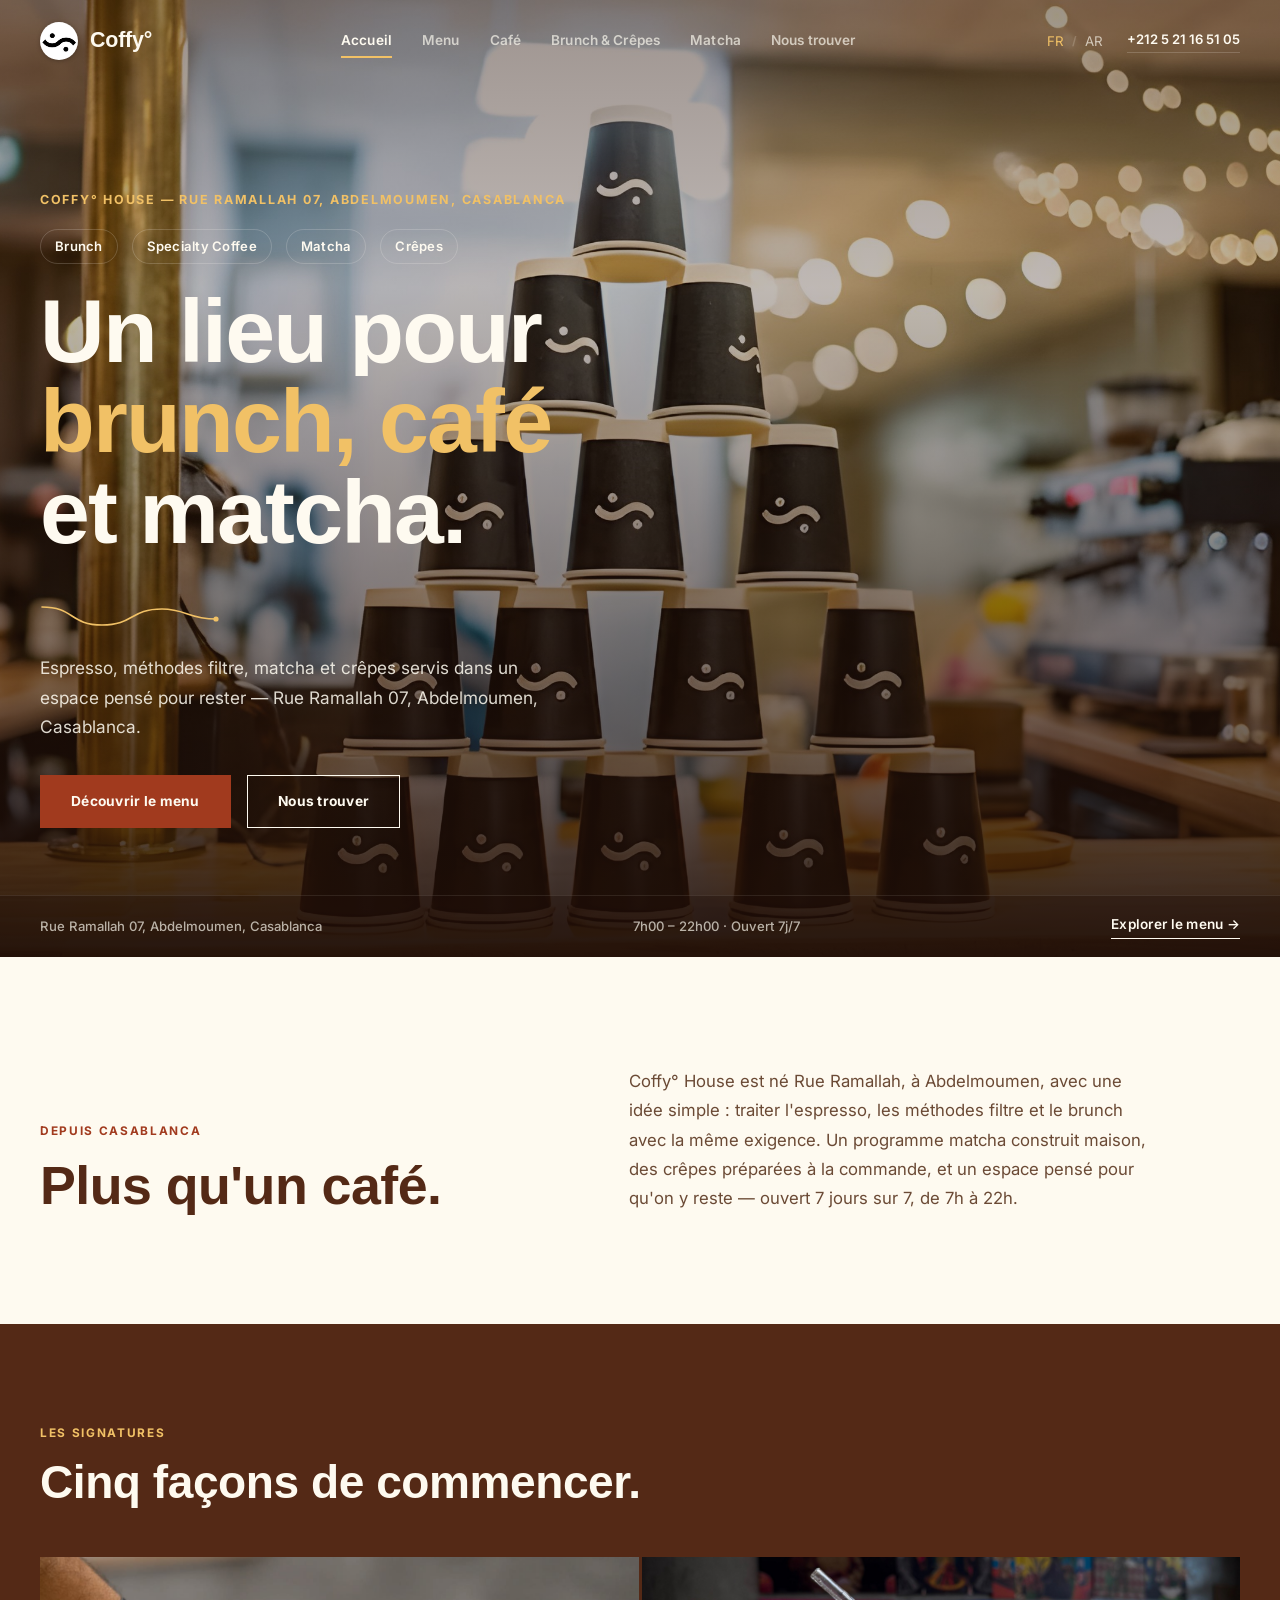
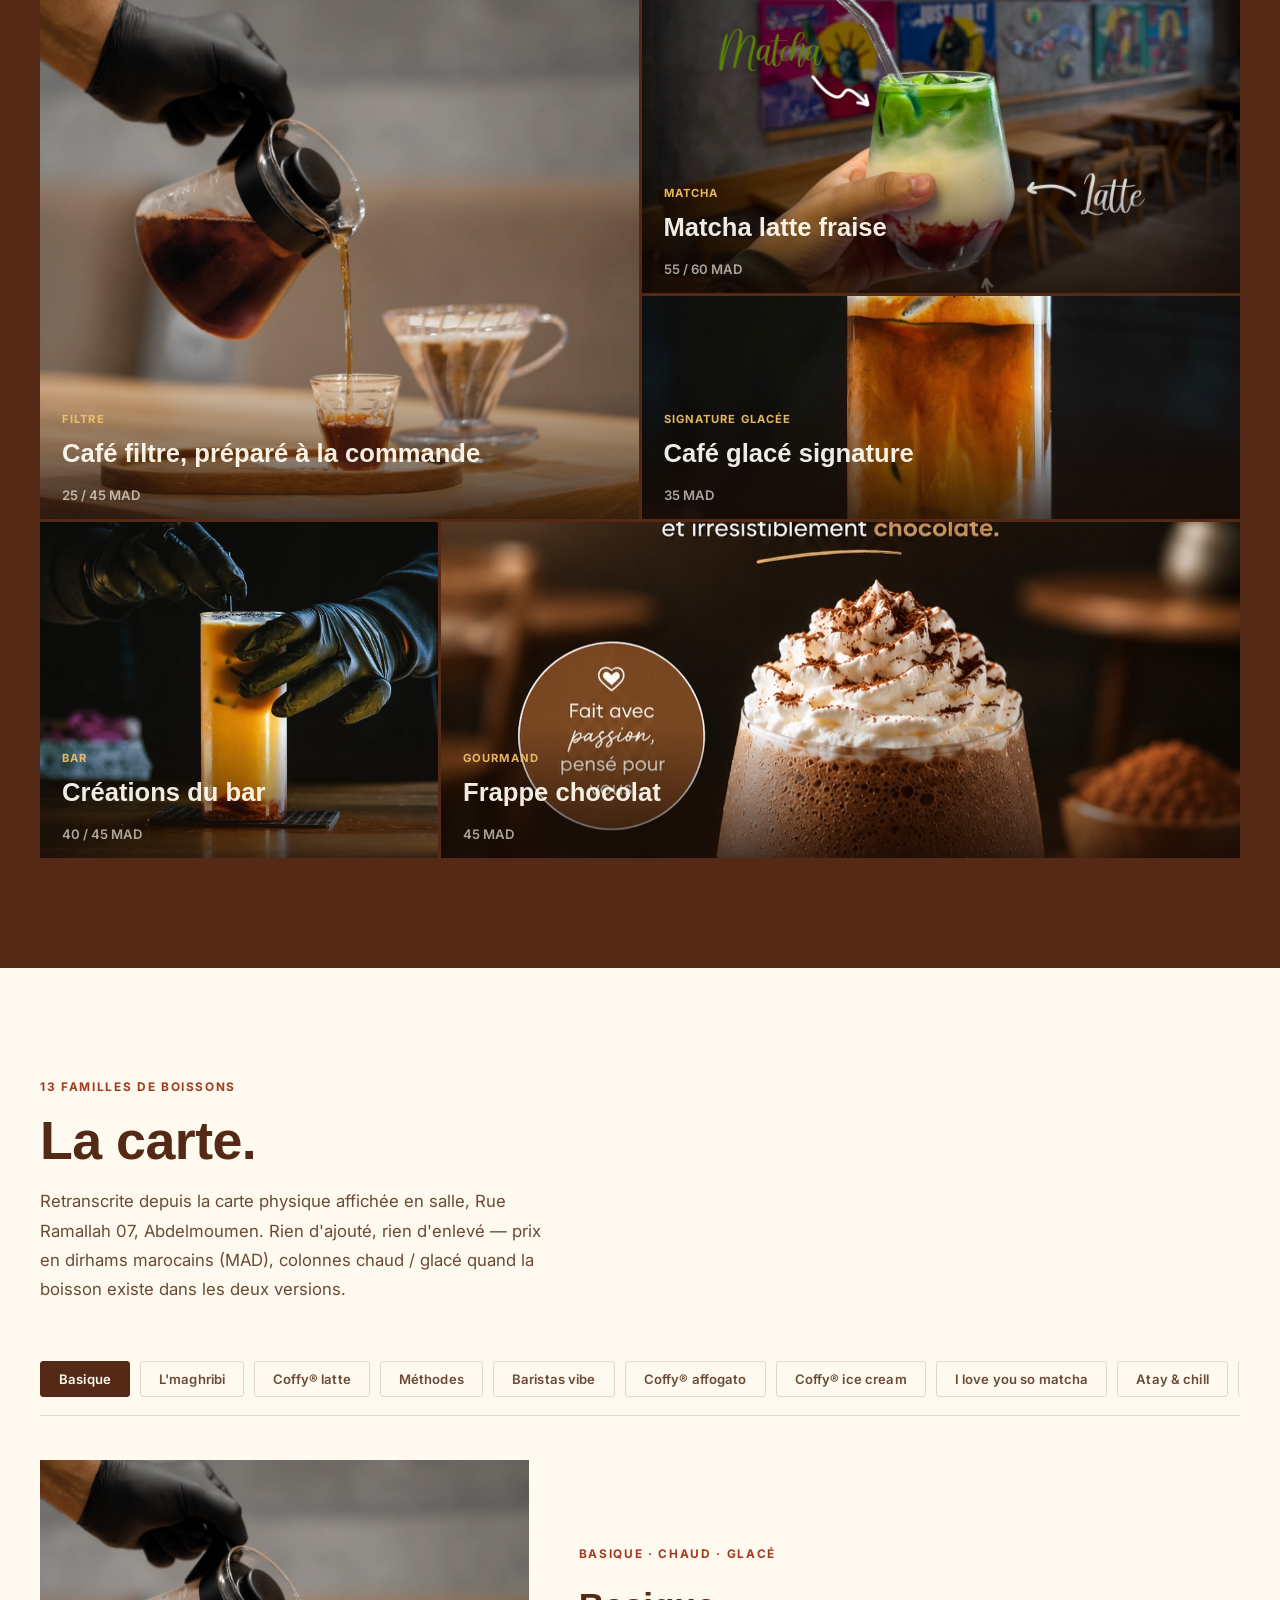
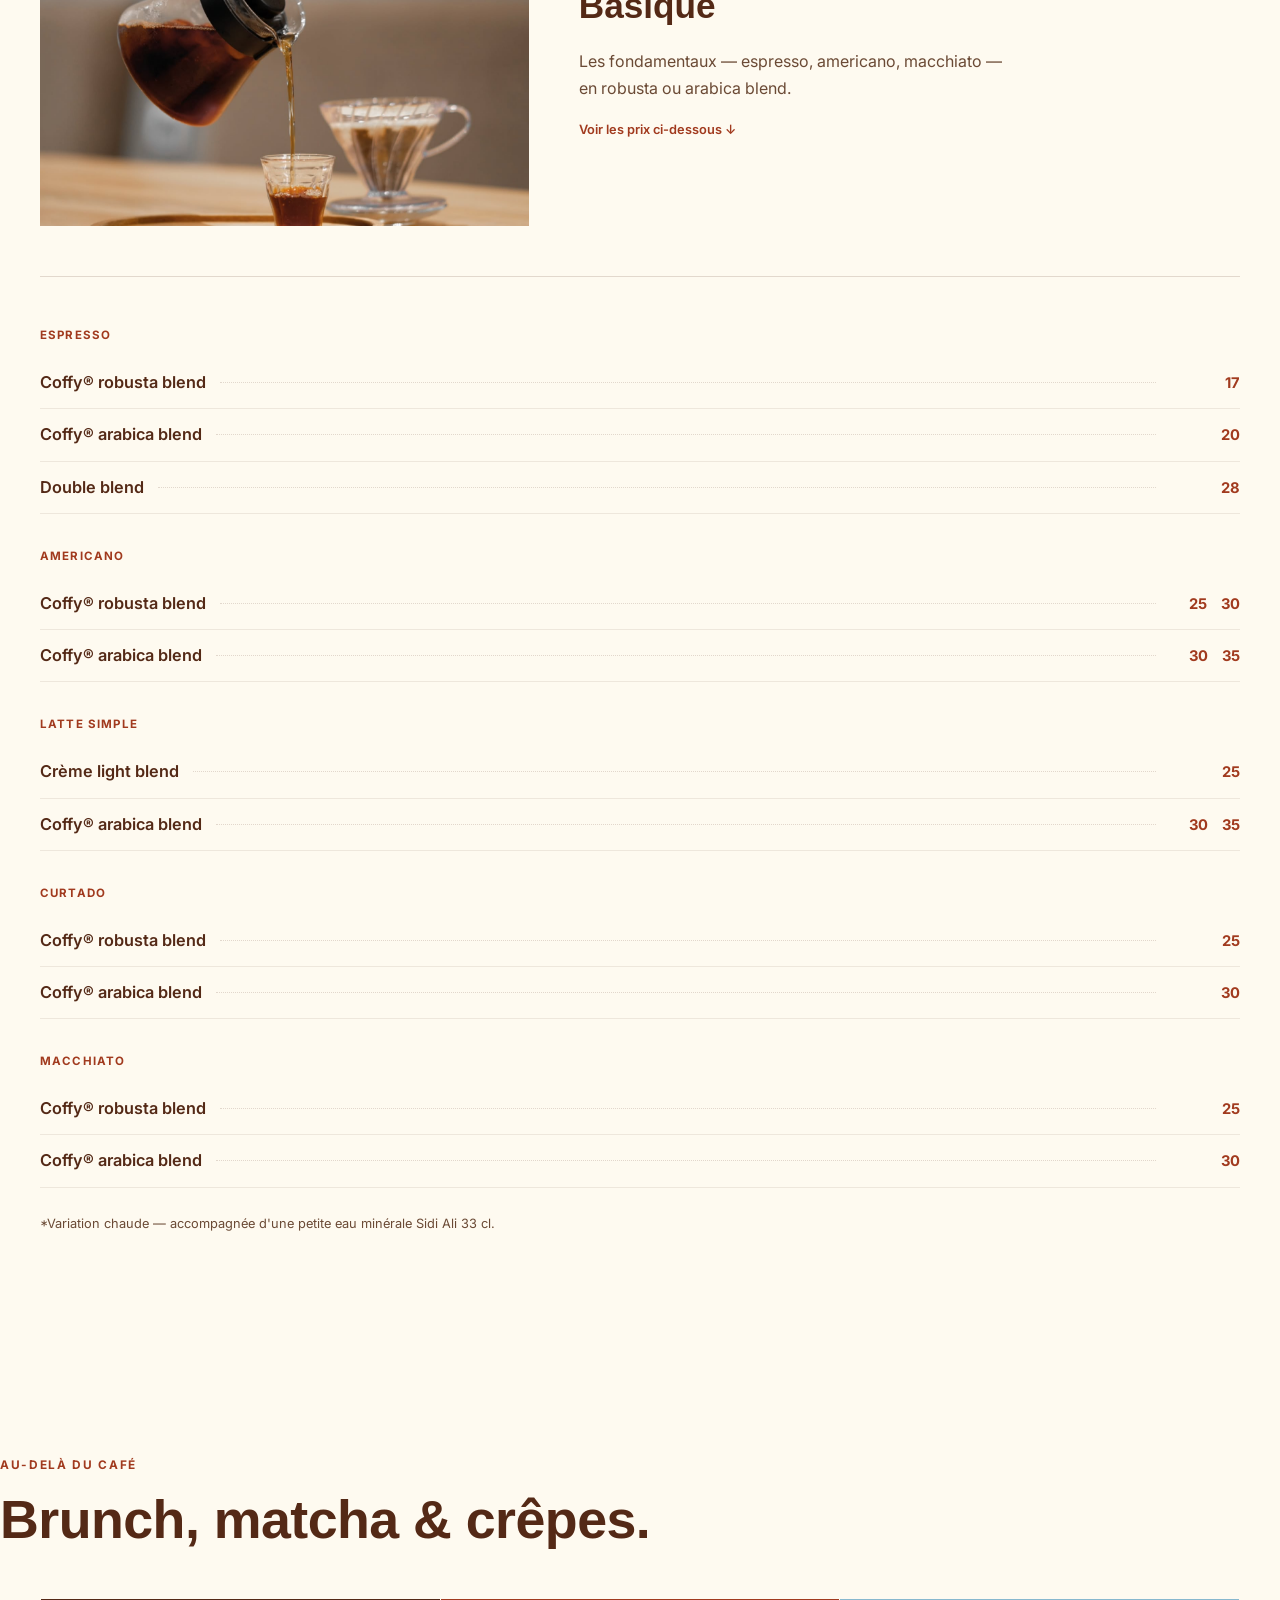
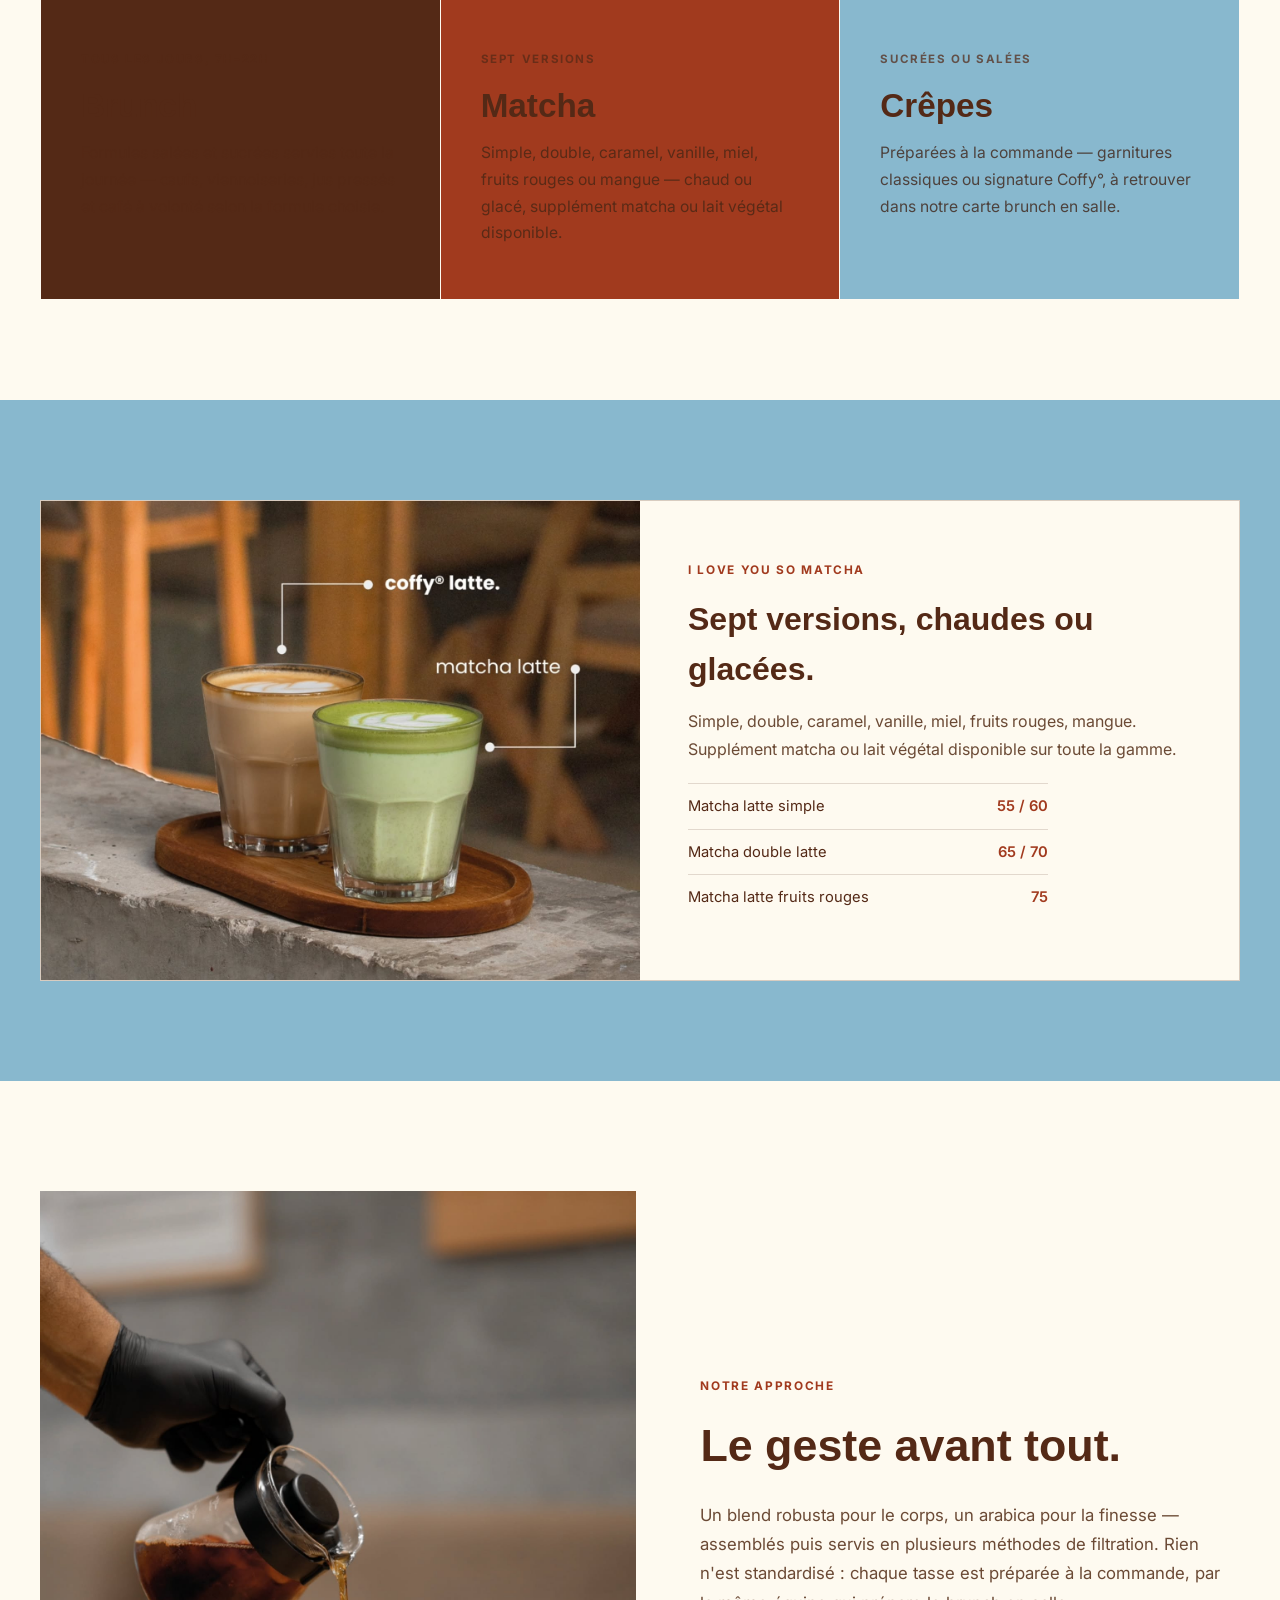
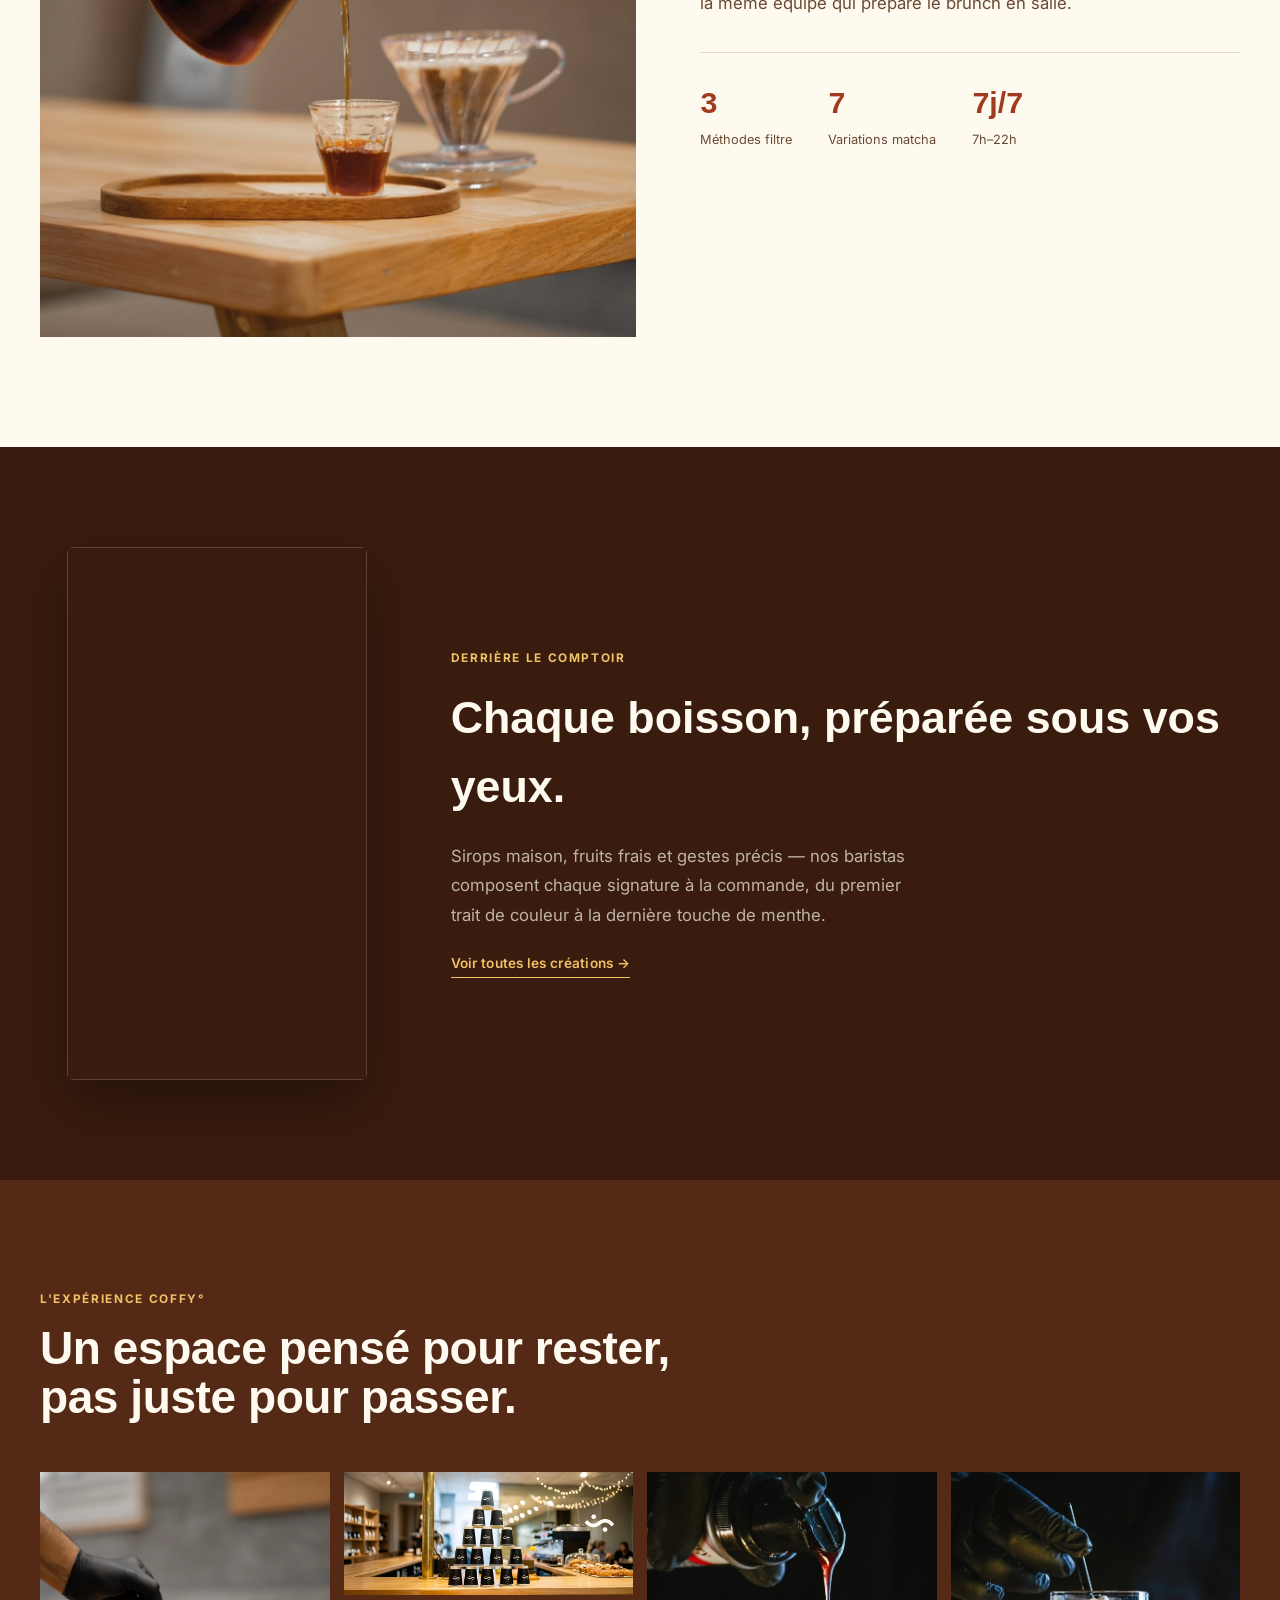
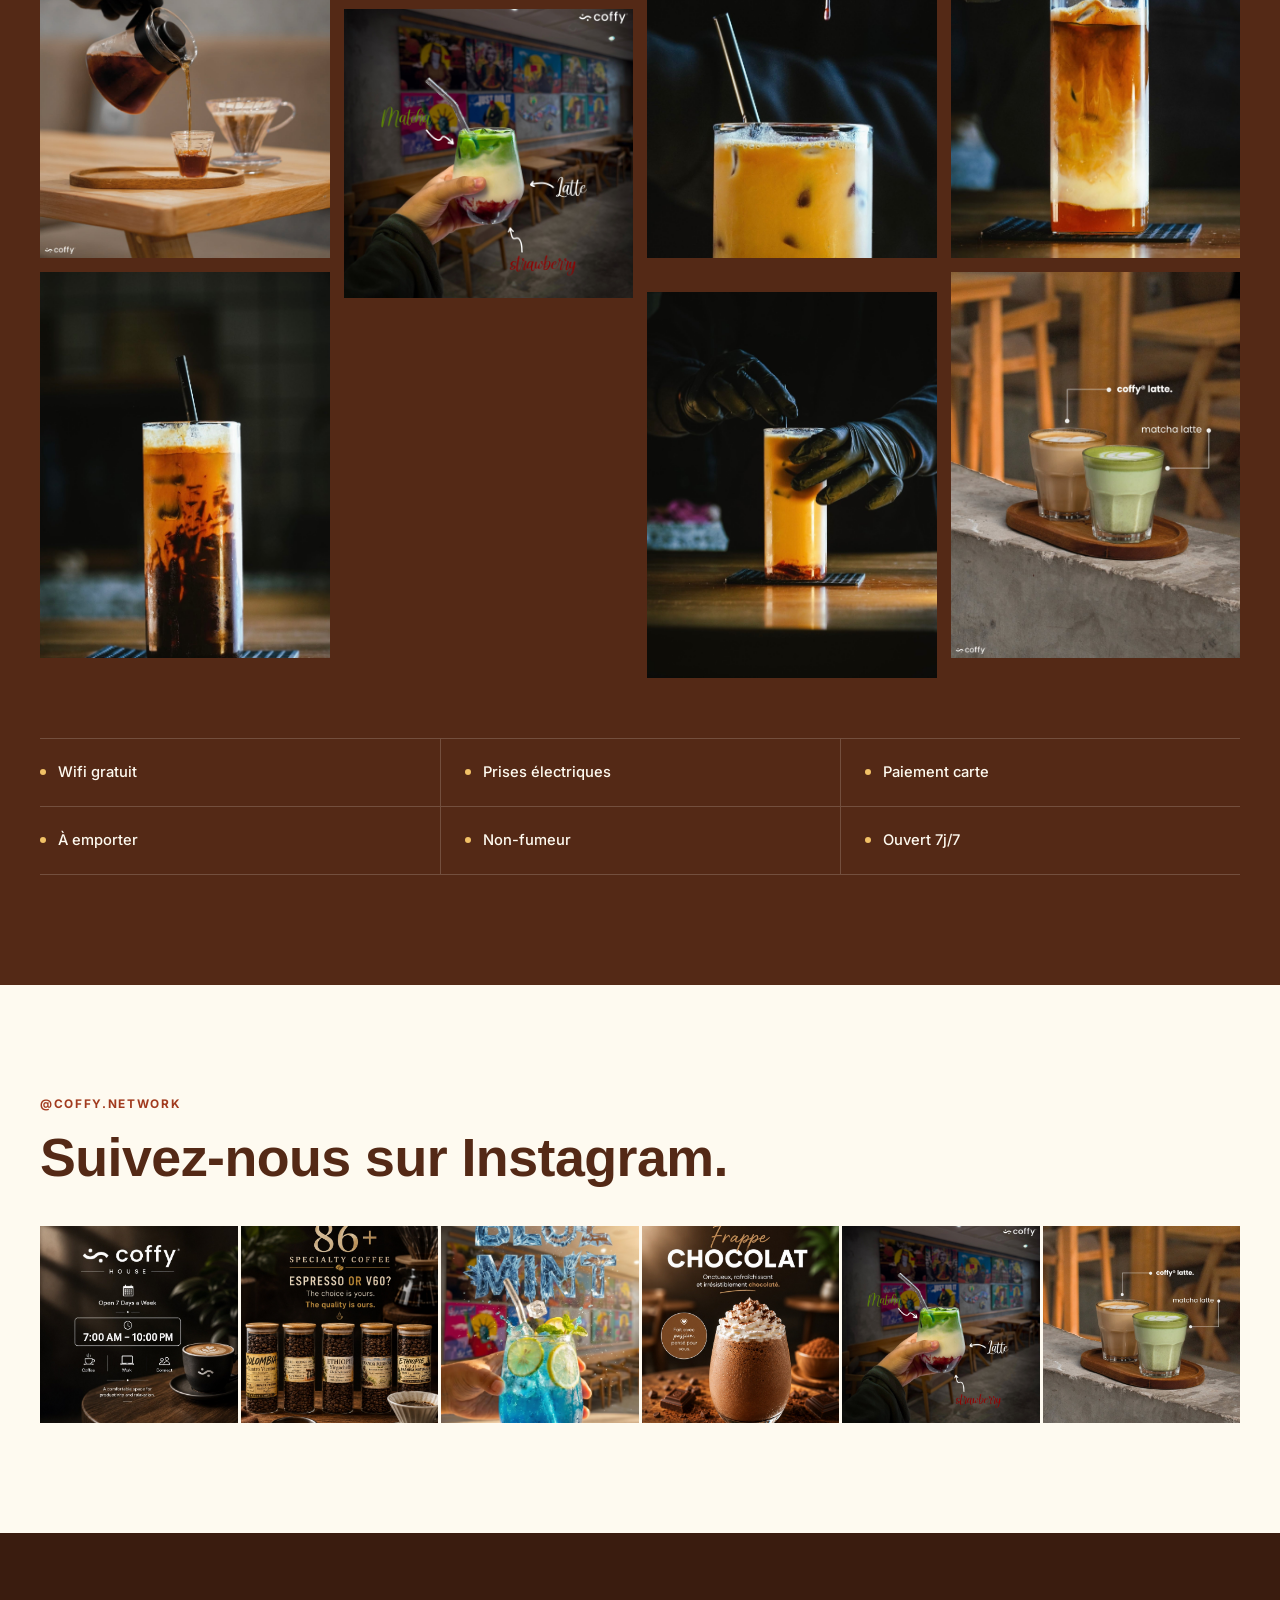
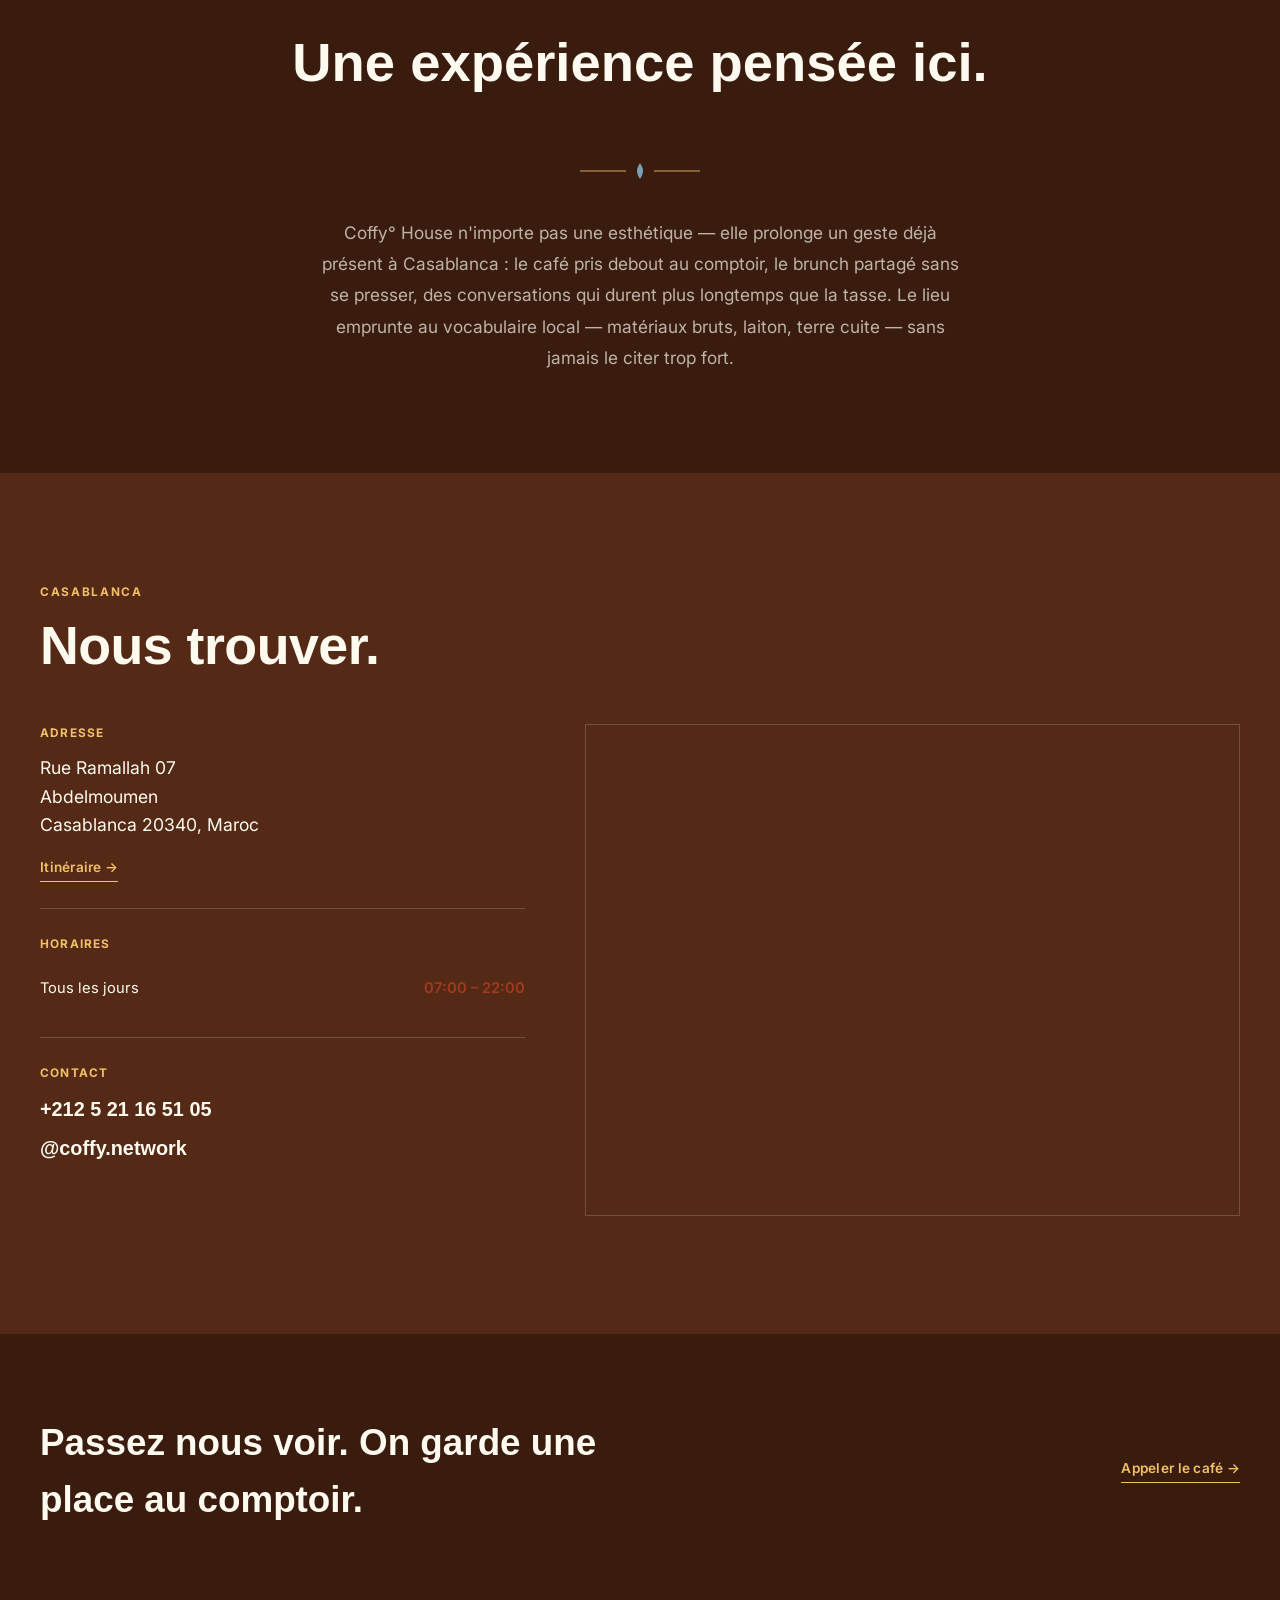
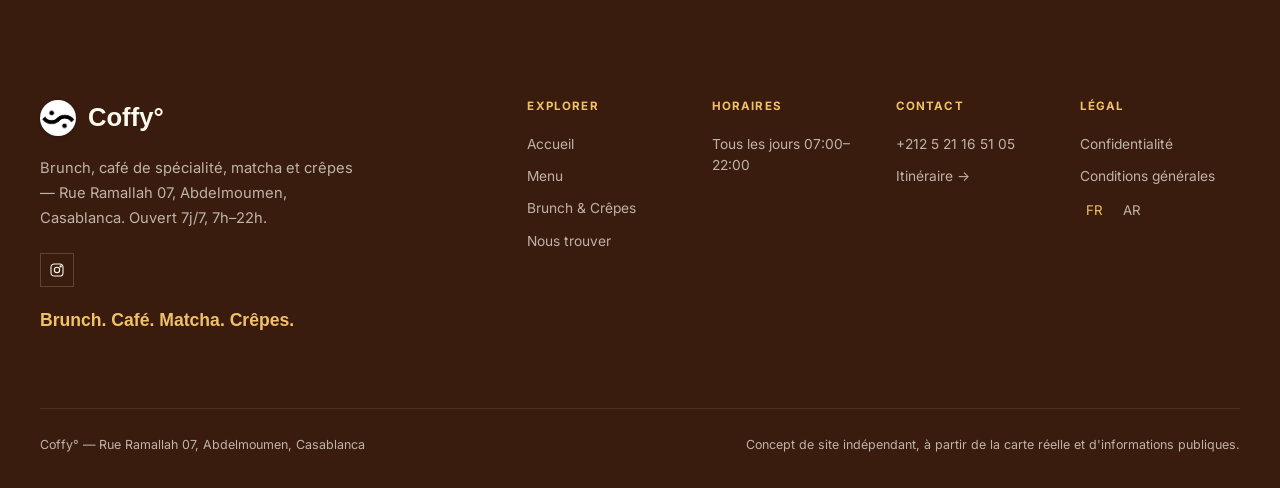
==== index.html @ a7403313 "Initial commit" ====
<!DOCTYPE html>
<html lang="fr">
<head>
<meta charset="UTF-8">
<meta name="viewport" content="width=device-width, initial-scale=1.0">
<title>Coffy° House — Brunch, Café de spécialité, Matcha & Crêpes, Casablanca</title>
<meta name="description" content="Coffy° House — Brunch, café de spécialité, matcha et crêpes, Rue Ramallah 07, Abdelmoumen, Casablanca. Ouvert 7j/7 de 7h à 22h.">
<meta property="og:title" content="Coffy° House — Casablanca">
<meta property="og:description" content="Brunch, café de spécialité, matcha et crêpes — Rue Ramallah 07, Abdelmoumen, Casablanca.">
<meta property="og:type" content="website">
<meta name="theme-color" content="#542916">
<link rel="icon" href="public/logo/Coffy.jpg" type="image/jpeg">
<link rel="preconnect" href="https://fonts.googleapis.com">
<link rel="preconnect" href="https://fonts.gstatic.com" crossorigin>
<link href="https://fonts.googleapis.com/css2?family=Inter:ital,wght@0,400..800;1,400..800&family=Noto+Sans+Arabic:wght@400;500;600;700&display=swap" rel="stylesheet">
<link rel="stylesheet" href="styles.css">
<script type="application/ld+json">
{"@context":"https://schema.org","@type":"CafeOrCoffeeShop","name":"Coffy° House","telephone":"+212521165105","address":{"@type":"PostalAddress","streetAddress":"Rue Ramallah 07, Abdelmoumen","addressLocality":"Casablanca","postalCode":"20340","addressCountry":"MA"},"geo":{"@type":"GeoCoordinates","latitude":33.57774,"longitude":-7.6260107},"url":"https://coffy.network","servesCuisine":["Brunch","Coffee","Matcha","Crêpes"],"openingHoursSpecification":[{"@type":"OpeningHoursSpecification","dayOfWeek":["Monday","Tuesday","Wednesday","Thursday","Friday","Saturday","Sunday"],"opens":"07:00","closes":"22:00"}]}
</script>
</head>
<body>

<!-- ============ NAV ============ -->
<div class="nav" id="mainnav">
  <div class="nav-inner">
    <a class="brand-mark" href="#accueil">
      <img class="brand-logo" src="public/logo/Coffy.jpg" alt="Coffy°" width="38" height="38">
      <span class="word">Coffy°</span>
    </a>
    <div class="nav-links">
      <a href="#accueil" data-i18n="nav_accueil">Accueil</a>
      <a href="#menu" data-i18n="nav_menu">Menu</a>
      <a href="#experience" data-i18n="nav_cafe">Café</a>
      <a href="#brunch" data-i18n="nav_brunch">Brunch &amp; Crêpes</a>
      <a href="#matcha" data-i18n="nav_matcha">Matcha</a>
      <a href="#visiter" data-i18n="nav_trouver">Nous trouver</a>
    </div>
    <div class="nav-right">
      <div class="langswitch" role="group" aria-label="Choix de la langue">
        <button type="button" data-lang="fr">FR</button><span class="sep">/</span>
        <button type="button" data-lang="ar">AR</button>
      </div>
      <a class="nav-tel" href="tel:+212521165105">+212 5 21 16 51 05</a>
      <button class="navtoggle" id="navtoggle" aria-label="Ouvrir le menu" aria-expanded="false" aria-controls="mobilenav">
        <svg width="18" height="18" viewBox="0 0 24 24" fill="none" stroke="currentColor" stroke-width="1.8"><path d="M3 6h18M3 12h18M3 18h18"/></svg>
      </button>
    </div>
  </div>
</div>

<div class="mobilenav" id="mobilenav">
  <a href="#accueil" data-section data-i18n="nav_accueil">Accueil</a>
  <a href="#menu" data-section data-i18n="nav_menu">Menu</a>
  <a href="#experience" data-section data-i18n="nav_cafe">Café</a>
  <a href="#brunch" data-section data-i18n="nav_brunch">Brunch &amp; Crêpes</a>
  <a href="#matcha" data-section data-i18n="nav_matcha">Matcha</a>
  <a href="#visiter" data-section data-i18n="nav_trouver">Nous trouver</a>
  <div class="mobilenav-foot">
    <div class="langswitch" role="group" aria-label="Choix de la langue">
      <button type="button" data-lang="fr">FR</button><span class="sep">/</span>
      <button type="button" data-lang="ar">AR</button>
    </div>
    <a class="nav-tel" href="tel:+212521165105" style="color:var(--sub-dark);">+212 5 21 16 51 05</a>
  </div>
</div>

<!-- ============ HERO ============ -->
<header class="hero" id="mainhero">
  <div class="hero-photo">
    <img src="public/hero/hero.jpg" alt="Comptoir Coffy° House — pyramide de gobelets, machine espresso en laiton et viennoiseries en salle" fetchpriority="high">
  </div>
  <div id="accueil" class="hero-inner">
    <div class="hero-loc" data-i18n="hero_loc">Coffy° House — Rue Ramallah 07, Abdelmoumen, Casablanca</div>
    <div class="hero-tagline" aria-hidden="false">
      <span data-i18n="tag_brunch">Brunch</span>
      <span data-i18n="tag_coffee">Specialty Coffee</span>
      <span data-i18n="tag_matcha">Matcha</span>
      <span data-i18n="tag_crepes">Crêpes</span>
    </div>
    <h1 class="hero-headline">
      <span class="ln"><span data-i18n="hero_h1a">Un lieu pour</span></span>
      <span class="ln"><span class="ln2" data-i18n="hero_h1b">brunch, café</span></span>
      <span class="ln"><span data-i18n="hero_h1c">et matcha.</span></span>
    </h1>
    <svg class="pour-line" viewBox="0 0 180 26" fill="none" xmlns="http://www.w3.org/2000/svg" aria-hidden="true">
      <path d="M2 4C34 4 30 22 62 22C94 22 90 6 122 6C146 6 148 16 176 16" style="stroke:var(--miel-dore)" stroke-width="1.6" stroke-linecap="round"/>
      <circle cx="176" cy="16" r="2.6" style="fill:var(--miel-dore)"/>
    </svg>
    <p class="hero-sub" data-i18n="hero_sub">Espresso, méthodes filtre, matcha et crêpes servis dans un espace pensé pour rester — Rue Ramallah 07, Abdelmoumen, Casablanca.</p>
    <div class="hero-ctas">
      <a class="btn btn-fill" href="#menu" data-i18n="hero_cta1">Découvrir le menu</a>
      <a class="btn btn-ghost" href="#visiter" data-i18n="hero_cta2">Nous trouver</a>
    </div>
  </div>
  <div class="hero-strip">
    <div class="hero-strip-inner">
      <span data-i18n="hero_strip_addr"><strong>Rue Ramallah 07</strong>, Abdelmoumen, Casablanca</span>
      <span data-i18n="hero_strip_hours"><strong>7h00 – 22h00</strong> · Ouvert 7j/7</span>
      <a class="link-arrow" href="#menu" style="color:var(--white);" data-i18n="hero_strip_link">Explorer le menu →</a>
    </div>
  </div>
</header>

<!-- ============ INTRO ============ -->
<section class="section-paper" id="intro">
  <div class="wrap">
    <div class="intro-grid">
      <div class="reveal">
        <span class="eyebrow" data-i18n="intro_eyebrow">Depuis Casablanca</span>
        <h2 class="sec-title" data-i18n="intro_title">Plus qu'un café.</h2>
      </div>
      <p class="sec-body reveal" data-i18n="intro_body">Coffy° House est né Rue Ramallah, à Abdelmoumen, avec une idée simple&nbsp;: traiter l'espresso, les méthodes filtre et le brunch avec la même exigence. Un programme matcha construit maison, des crêpes préparées à la commande, et un espace pensé pour qu'on y reste — ouvert 7 jours sur 7, de 7h à 22h.</p>
    </div>
  </div>
</section>

<!-- ============ SIGNATURES ============ -->
<section class="section-dark" id="signatures" style="padding-top:0;">
  <div class="wrap" style="padding-top:100px;">
    <span class="eyebrow on-dark" data-i18n="sig_eyebrow">Les signatures</span>
    <h2 class="sec-title" style="font-size:clamp(2rem,3.6vw,3.2rem);margin-bottom:50px;" data-i18n="sig_title">Cinq façons de commencer.</h2>
  </div>
  <div class="wrap reveal">
    <div class="sig-grid">
      <a class="sig-card big" href="#experience">
        <img src="public/coffy/esp.jpg" alt="Barista Coffy versant un café filtre en salle" loading="lazy">
        <div class="sig-body"><span class="sig-tag" data-i18n="sig1_tag">Filtre</span><h3 data-i18n="sig1_name">Café filtre, préparé à la commande</h3><span class="sig-price">25 / 45 MAD</span></div>
      </a>
      <a class="sig-card med" href="#matcha">
        <img src="public/coffy/matchalatte.jpg" alt="Matcha latte fraise, servi en salle chez Coffy°" loading="lazy">
        <div class="sig-body"><span class="sig-tag" data-i18n="sig2_tag">Matcha</span><h3 data-i18n="sig2_name">Matcha latte fraise</h3><span class="sig-price">55 / 60 MAD</span></div>
      </a>
      <a class="sig-card med atay" href="#menu">
        <img src="public/coffy/1c.jpg" alt="Cocktail de café glacé préparé au comptoir" loading="lazy">
        <div class="sig-body"><span class="sig-tag" data-i18n="sig3_tag">Signature glacée</span><h3 data-i18n="sig3_name">Café glacé signature</h3><span class="sig-price">35 MAD</span></div>
      </a>
      <a class="sig-card small v60" href="#menu">
        <img src="public/coffy/3c.jpg" alt="Préparation d'une boisson glacée orange au comptoir" loading="lazy">
        <div class="sig-body"><span class="sig-tag" data-i18n="sig4_tag">Bar</span><h3 data-i18n="sig4_name">Créations du bar</h3><span class="sig-price">40 / 45 MAD</span></div>
      </a>
      <a class="sig-card small sweet" href="#brunch">
        <img src="public/coffy/coffychocolat.jpg" alt="Frappe chocolat Coffy°, garni de chantilly et copeaux de chocolat" loading="lazy">
        <div class="sig-body"><span class="sig-tag" data-i18n="sig5_tag">Gourmand</span><h3 data-i18n="sig5_name">Frappe chocolat</h3><span class="sig-price">45 MAD</span></div>
      </a>
    </div>
  </div>
</section>

<!-- ============ MENU ============ -->
<section class="section-paper" id="menu">
  <div class="wrap">
    <div style="max-width:640px;margin-bottom:56px;" class="reveal">
      <span class="eyebrow" data-i18n="menu_eyebrow">13 familles de boissons</span>
      <h2 class="sec-title" data-i18n="menu_title">La carte.</h2>
      <p class="sec-body" style="margin-top:18px;" data-i18n="menu_body">Retranscrite depuis la carte physique affichée en salle, Rue Ramallah 07, Abdelmoumen. Rien d'ajouté, rien d'enlevé — prix en dirhams marocains (MAD), colonnes chaud / glacé quand la boisson existe dans les deux versions.</p>
    </div>
    <div class="cat-pills" id="catnav" role="tablist" aria-label="Catégories du menu"></div>
    <div id="menu-cats"></div>
  </div>
</section>

<!-- ============ BRUNCH / MATCHA / CRÊPES ============ -->
<section class="brunch-band" id="brunch">
  <div class="wrap" style="padding:100px 0 0;">
    <span class="eyebrow" data-i18n="brunch_eyebrow">Au-delà du café</span>
    <h2 class="sec-title" style="margin-bottom:50px;" data-i18n="brunch_title">Brunch, matcha &amp; crêpes.</h2>
  </div>
  <div class="wrap" style="padding-bottom:100px;">
    <div class="brunch-grid reveal">
      <div class="brunch-panel">
        <span class="num" data-i18n="brunch1_num">Tous les jours, 7h–22h</span>
        <h3 data-i18n="brunch1_h">Brunch</h3>
        <p data-i18n="brunch1_p">Formules salées et sucrées servies toute la journée — œufs, viennoiseries, jus pressés et café à volonté selon la formule choisie.</p>
      </div>
      <div class="brunch-panel accent">
        <span class="num" data-i18n="brunch2_num">Sept versions</span>
        <h3 data-i18n="brunch2_h">Matcha</h3>
        <p data-i18n="brunch2_p">Simple, double, caramel, vanille, miel, fruits rouges ou mangue — chaud ou glacé, supplément matcha ou lait végétal disponible.</p>
      </div>
      <div class="brunch-panel blue">
        <span class="num" data-i18n="brunch3_num">Sucrées ou salées</span>
        <h3 data-i18n="brunch3_h">Crêpes</h3>
        <p data-i18n="brunch3_p">Préparées à la commande — garnitures classiques ou signature Coffy°, à retrouver dans notre carte brunch en salle.</p>
      </div>
    </div>
  </div>
</section>

<!-- ============ MATCHA HIGHLIGHT ============ -->
<section class="section-porcelaine" id="matcha">
  <div class="wrap reveal">
    <div class="feature-large light" style="border-color:rgba(84,41,22,.22);background:var(--nuage-de-lait);">
      <div class="thumb"><img src="public/coffy/coffylatte.jpg" alt="Coffy latte et matcha latte servis côte à côte sur un plateau en bois" loading="lazy"></div>
      <div class="body" style="color:var(--espresso);">
        <span class="eyebrow" style="color:var(--terre-cuite);" data-i18n="matcha1_tag">I love you so matcha</span>
        <h3 data-i18n="matcha1_h">Sept versions, chaudes ou glacées.</h3>
        <p style="color:var(--sub-paper);" data-i18n="matcha1_p">Simple, double, caramel, vanille, miel, fruits rouges, mangue. Supplément matcha ou lait végétal disponible sur toute la gamme.</p>
        <table class="hours-table" style="max-width:360px;">
          <tr><td>Matcha latte simple</td><td>55 / 60</td></tr>
          <tr><td>Matcha double latte</td><td>65 / 70</td></tr>
          <tr><td>Matcha latte fruits rouges</td><td>75</td></tr>
        </table>
      </div>
    </div>
  </div>
</section>

<!-- ============ COFFEE EXPERIENCE ============ -->
<section class="section-paper" id="experience">
  <div class="wrap">
    <div class="story reveal">
      <div class="story-img"><img src="public/coffy/esp.jpg" alt="Préparation d'un café filtre au comptoir Coffy°" loading="lazy"></div>
      <div class="story-text">
        <span class="eyebrow" data-i18n="exp_eyebrow">Notre approche</span>
        <h2 class="display" data-i18n="exp_title">Le geste avant tout.</h2>
        <p class="sec-body" data-i18n="exp_body">Un blend robusta pour le corps, un arabica pour la finesse — assemblés puis servis en plusieurs méthodes de filtration. Rien n'est standardisé&nbsp;: chaque tasse est préparée à la commande, par la même équipe qui prépare le brunch en salle.</p>
        <div class="story-stats">
          <div class="story-stat"><b data-i18n="stat1_n">3</b><span data-i18n="stat1_l">Méthodes filtre</span></div>
          <div class="story-stat"><b data-i18n="stat2_n">7</b><span data-i18n="stat2_l">Variations matcha</span></div>
          <div class="story-stat"><b data-i18n="stat3_n">7j/7</b><span data-i18n="stat3_l">7h–22h</span></div>
        </div>
      </div>
    </div>
  </div>
</section>

<!-- ============ VIDEO SECTION ============ -->
<section class="section-roasted" id="video">
  <div class="wrap">
    <div class="video-block reveal">
      <div class="video-frame">
        <video src="public/vedio/vedio.mp4" autoplay muted loop playsinline preload="metadata" aria-label="Préparation d'une boisson signature au comptoir Coffy°"></video>
      </div>
      <div class="video-text">
        <span class="eyebrow on-dark" data-i18n="vid_eyebrow">Derrière le comptoir</span>
        <h2 class="display" data-i18n="vid_title">Chaque boisson, préparée sous vos yeux.</h2>
        <p class="sec-body on-dark" data-i18n="vid_body">Sirops maison, fruits frais et gestes précis — nos baristas composent chaque signature à la commande, du premier trait de couleur à la dernière touche de menthe.</p>
        <a class="link-arrow on-dark" href="#menu" data-i18n="vid_cta">Voir toutes les créations →</a>
      </div>
    </div>
  </div>
</section>

<!-- ============ ATMOSPHERE GALLERY ============ -->
<section class="section-dark" id="atmosphere">
  <div class="wrap">
    <span class="eyebrow on-dark" data-i18n="atmo_eyebrow">L'expérience Coffy°</span>
    <h2 class="sec-title" style="font-size:clamp(2rem,3.6vw,3.2rem);margin-bottom:50px;max-width:640px;" data-i18n="atmo_title">Un espace pensé pour rester, pas juste pour passer.</h2>
  </div>
  <div class="wrap">
    <div class="gallery">
      <div class="gallery-item"><img src="public/coffy/esp.jpg" alt="Préparation d'un café filtre, référence visuelle" loading="lazy"></div>
      <div class="gallery-item"><img src="public/coffy/2c.jpg" alt="Café glacé au comptoir, référence visuelle" loading="lazy"></div>
      <div class="gallery-item"><img src="public/hero/hero.jpg" alt="Comptoir Coffy° House en salle, référence visuelle" loading="lazy"></div>
      <div class="gallery-item"><img src="public/coffy/matchalatte.jpg" alt="Matcha latte fraise, référence visuelle" loading="lazy"></div>
      <div class="gallery-item"><img src="public/coffy/4c.jpg" alt="Préparation d'une boisson glacée, référence visuelle" loading="lazy"></div>
      <div class="gallery-item"><img src="public/coffy/3c.jpg" alt="Boisson glacée orange au comptoir, référence visuelle" loading="lazy"></div>
      <div class="gallery-item"><img src="public/coffy/1c.jpg" alt="Café glacé signature, référence visuelle" loading="lazy"></div>
      <div class="gallery-item"><img src="public/coffy/coffylatte.jpg" alt="Coffy latte et matcha latte, référence visuelle" loading="lazy"></div>
    </div>
    <div class="amenities reveal-stagger">
      <div class="amenity"><span class="glyph"></span><span data-i18n="amenity1">Wifi gratuit</span></div>
      <div class="amenity"><span class="glyph"></span><span data-i18n="amenity2">Prises électriques</span></div>
      <div class="amenity"><span class="glyph"></span><span data-i18n="amenity3">Paiement carte</span></div>
      <div class="amenity"><span class="glyph"></span><span data-i18n="amenity4">À emporter</span></div>
      <div class="amenity"><span class="glyph"></span><span data-i18n="amenity5">Non-fumeur</span></div>
      <div class="amenity"><span class="glyph"></span><span data-i18n="amenity6">Ouvert 7j/7</span></div>
    </div>
  </div>
</section>

<!-- ============ SOCIAL STRIP ============ -->
<section class="section-paper" id="social">
  <div class="wrap">
    <span class="eyebrow" data-i18n="soc_eyebrow">@coffy.network</span>
    <h2 class="sec-title" style="margin-bottom:40px;" data-i18n="soc_title">Suivez-nous sur Instagram.</h2>
  </div>
  <div class="wrap reveal">
    <div class="social-grid">
      <a class="social-item" href="https://www.instagram.com/coffy.network/" target="_blank" rel="noopener" aria-label="Voir sur Instagram">
        <img src="public/coffy/coffy.jpg" alt="Coffy° House — informations pratiques partagées sur Instagram" loading="lazy">
        <svg class="ig-icon" width="18" height="18" viewBox="0 0 24 24" fill="none" stroke="currentColor" stroke-width="1.8" aria-hidden="true"><rect x="3" y="3" width="18" height="18" rx="5"/><circle cx="12" cy="12" r="4"/><circle cx="17.5" cy="6.5" r="1"/></svg>
      </a>
      <a class="social-item" href="https://www.instagram.com/coffy.network/" target="_blank" rel="noopener" aria-label="Voir sur Instagram">
        <img src="public/coffy/86.jpg" alt="Sélection de cafés de spécialité Coffy°, publiée sur Instagram" loading="lazy">
        <svg class="ig-icon" width="18" height="18" viewBox="0 0 24 24" fill="none" stroke="currentColor" stroke-width="1.8" aria-hidden="true"><rect x="3" y="3" width="18" height="18" rx="5"/><circle cx="12" cy="12" r="4"/><circle cx="17.5" cy="6.5" r="1"/></svg>
      </a>
      <a class="social-item" href="https://www.instagram.com/coffy.network/" target="_blank" rel="noopener" aria-label="Voir sur Instagram">
        <img src="public/coffy/bluemint.jpg" alt="Cocktail Blue Mint, publié sur Instagram" loading="lazy">
        <svg class="ig-icon" width="18" height="18" viewBox="0 0 24 24" fill="none" stroke="currentColor" stroke-width="1.8" aria-hidden="true"><rect x="3" y="3" width="18" height="18" rx="5"/><circle cx="12" cy="12" r="4"/><circle cx="17.5" cy="6.5" r="1"/></svg>
      </a>
      <a class="social-item" href="https://www.instagram.com/coffy.network/" target="_blank" rel="noopener" aria-label="Voir sur Instagram">
        <img src="public/coffy/coffychocolat.jpg" alt="Frappe chocolat Coffy°, publié sur Instagram" loading="lazy">
        <svg class="ig-icon" width="18" height="18" viewBox="0 0 24 24" fill="none" stroke="currentColor" stroke-width="1.8" aria-hidden="true"><rect x="3" y="3" width="18" height="18" rx="5"/><circle cx="12" cy="12" r="4"/><circle cx="17.5" cy="6.5" r="1"/></svg>
      </a>
      <a class="social-item" href="https://www.instagram.com/coffy.network/" target="_blank" rel="noopener" aria-label="Voir sur Instagram">
        <img src="public/coffy/matchalatte.jpg" alt="Matcha latte fraise, publié sur Instagram" loading="lazy">
        <svg class="ig-icon" width="18" height="18" viewBox="0 0 24 24" fill="none" stroke="currentColor" stroke-width="1.8" aria-hidden="true"><rect x="3" y="3" width="18" height="18" rx="5"/><circle cx="12" cy="12" r="4"/><circle cx="17.5" cy="6.5" r="1"/></svg>
      </a>
      <a class="social-item" href="https://www.instagram.com/coffy.network/" target="_blank" rel="noopener" aria-label="Voir sur Instagram">
        <img src="public/coffy/coffylatte.jpg" alt="Coffy latte et matcha latte, publié sur Instagram" loading="lazy">
        <svg class="ig-icon" width="18" height="18" viewBox="0 0 24 24" fill="none" stroke="currentColor" stroke-width="1.8" aria-hidden="true"><rect x="3" y="3" width="18" height="18" rx="5"/><circle cx="12" cy="12" r="4"/><circle cx="17.5" cy="6.5" r="1"/></svg>
      </a>
    </div>
  </div>
</section>

<!-- ============ MOROCCAN IDENTITY ============ -->
<section class="section-roasted" id="histoire">
  <div class="wrap">
    <div class="identity reveal">
      <h2 class="statement" data-i18n="story_statement">Une expérience pensée ici.</h2>
      <svg class="motif" viewBox="0 0 120 20" fill="none" xmlns="http://www.w3.org/2000/svg" aria-hidden="true">
        <line x1="0" y1="10" x2="46" y2="10" style="stroke:var(--miel-dore)" stroke-width="1"/>
        <path d="M60 2C64 8 64 12 60 18C56 12 56 8 60 2Z" style="fill:var(--bleu-porcelaine)"/>
        <line x1="74" y1="10" x2="120" y2="10" style="stroke:var(--miel-dore)" stroke-width="1"/>
      </svg>
      <p data-i18n="story_body">Coffy° House n'importe pas une esthétique — elle prolonge un geste déjà présent à Casablanca&nbsp;: le café pris debout au comptoir, le brunch partagé sans se presser, des conversations qui durent plus longtemps que la tasse. Le lieu emprunte au vocabulaire local — matériaux bruts, laiton, terre cuite — sans jamais le citer trop fort.</p>
    </div>
  </div>
</section>

<!-- ============ LOCATION ============ -->
<section class="section-dark" id="visiter">
  <div class="wrap">
    <span class="eyebrow on-dark" data-i18n="loc_eyebrow">Casablanca</span>
    <h2 class="sec-title" style="margin-bottom:50px;" data-i18n="loc_title">Nous trouver.</h2>
    <div class="location-grid">
      <div class="reveal">
        <div class="info-block">
          <h4 data-i18n="loc_addr_label">Adresse</h4>
          <p style="font-size:1.1rem;line-height:1.6;margin:0;" data-i18n="loc_addr">Rue Ramallah 07<br>Abdelmoumen<br>Casablanca 20340, Maroc</p>
          <a class="link-arrow on-dark" style="margin-top:18px;" href="https://www.google.com/maps/dir/?api=1&destination=33.57774,-7.6260107" target="_blank" rel="noopener" data-i18n="loc_itin">Itinéraire →</a>
        </div>
        <div class="info-block">
          <h4 data-i18n="loc_hours_label">Horaires</h4>
          <table class="hours-table">
            <tr><td data-i18n="loc_hours_days">Tous les jours</td><td>07:00 – 22:00</td></tr>
          </table>
        </div>
        <div class="info-block">
          <h4 data-i18n="loc_contact_label">Contact</h4>
          <a class="contact-line" href="tel:+212521165105">+212 5 21 16 51 05</a>
          <a class="contact-line" href="https://www.instagram.com/coffy.network/" target="_blank" rel="noopener">@coffy.network</a>
        </div>
      </div>
      <div class="reveal">
        <div class="map-frame">
          <iframe title="Localisation de Coffy° House, Rue Ramallah, Abdelmoumen, Casablanca" src="https://www.google.com/maps?q=Rue+Ramallah+07+Abdelmoumen+Casablanca&z=16&output=embed" loading="lazy" referrerpolicy="no-referrer-when-downgrade"></iframe>
        </div>
      </div>
    </div>
  </div>
</section>

<!-- ============ CTA BAND ============ -->
<section class="cta-band section-roasted">
  <div class="wrap">
    <h2 data-i18n="cta_text">Passez nous voir. On garde une place au comptoir.</h2>
    <a class="link-arrow on-dark" href="tel:+212521165105" data-i18n="cta_call">Appeler le café →</a>
  </div>
</section>

<!-- ============ FOOTER ============ -->
<footer>
  <div class="wrap">
    <div class="foot-top">
      <div>
        <div class="foot-brand">
          <img src="public/logo/Coffy.jpg" alt="Coffy°">
          <span class="foot-mark">Coffy°</span>
        </div>
        <p class="foot-desc" data-i18n="foot_desc">Brunch, café de spécialité, matcha et crêpes — Rue Ramallah 07, Abdelmoumen, Casablanca. Ouvert 7j/7, 7h–22h.</p>
        <div class="foot-social">
          <a href="https://www.instagram.com/coffy.network/" target="_blank" rel="noopener" aria-label="Instagram">
            <svg width="16" height="16" viewBox="0 0 24 24" fill="none" stroke="currentColor" stroke-width="1.6"><rect x="3" y="3" width="18" height="18" rx="5"/><circle cx="12" cy="12" r="4"/><circle cx="17.5" cy="6.5" r="1"/></svg>
          </a>
        </div>
        <p class="foot-statement" data-i18n="foot_statement">Brunch. Café. Matcha. Crêpes.</p>
      </div>
      <div class="foot-cols">
        <div class="foot-col">
          <h4 data-i18n="foot_explore">Explorer</h4>
          <a href="#accueil" data-i18n="nav_accueil">Accueil</a>
          <a href="#menu" data-i18n="nav_menu">Menu</a>
          <a href="#brunch" data-i18n="nav_brunch">Brunch &amp; Crêpes</a>
          <a href="#visiter" data-i18n="nav_trouver">Nous trouver</a>
        </div>
        <div class="foot-col">
          <h4 data-i18n="foot_hours">Horaires</h4>
          <span data-i18n="foot_hours_line">Tous les jours 07:00–22:00</span>
        </div>
        <div class="foot-col">
          <h4 data-i18n="foot_contact">Contact</h4>
          <a href="tel:+212521165105">+212 5 21 16 51 05</a>
          <a href="https://www.google.com/maps/dir/?api=1&destination=33.57774,-7.6260107" target="_blank" rel="noopener" data-i18n="loc_itin">Itinéraire →</a>
        </div>
        <div class="foot-col">
          <h4 data-i18n="foot_legal">Légal</h4>
          <a href="#" data-i18n="foot_privacy">Confidentialité</a>
          <a href="#" data-i18n="foot_terms">Conditions générales</a>
          <div class="foot-lang" role="group" aria-label="Choix de la langue" style="margin-top:14px;">
            <button type="button" data-lang="fr">FR</button>
            <button type="button" data-lang="ar">AR</button>
          </div>
        </div>
      </div>
    </div>
    <div class="foot-bottom">
      <span data-i18n="foot_bottom1">Coffy° — Rue Ramallah 07, Abdelmoumen, Casablanca</span>
      <span data-i18n="foot_bottom2">Concept de site indépendant, à partir de la carte réelle et d'informations publiques.</span>
    </div>
  </div>
</footer>

<script src="script.js"></script>
</body>
</html>
---- styles.css ----
/* ===========================================================
   COFFY° — Brunch | Specialty Coffee | Matcha | Crêpes
   Casablanca — Rue Ramallah 07, Abdelmoumen
   Brand palette: Espresso / Terre Cuite / Miel Doré / Eau Trouble / Bleu Porcelaine / Nuage de Lait
   Typography: Arial Bold (display) + Inter (UI / body)
   =========================================================== */

:root{
  /* ---- Brand palette (mandatory) ---- */
  --espresso:#542916;
  --eau-trouble:#b79858;
  --terre-cuite:#a13a1e;
  --bleu-porcelaine:#88b8ce;
  --nuage-de-lait:#fefaf0;
  --miel-dore:#f1c166;

  /* ---- Derived working tones ---- */
  --espresso-2:#3a1c0f;      /* deepest bg, footer */
  --espresso-3:#6b3a22;      /* lighter espresso, borders on dark */
  --terre-cuite-2:#b8451f;   /* hover state for CTA */
  --porcelaine-deep:#4a7d94; /* readable blue for text/labels on cream */
  --cream-2:#f7efd9;         /* secondary light section bg (cream + eau-trouble tint) */

  /* ---- Semantic / legacy-compatible aliases (used across all pages) ---- */
  --ink:var(--espresso);
  --ink-2:var(--espresso-2);
  --paper:var(--nuage-de-lait);
  --paper-2:var(--cream-2);
  --rust:var(--terre-cuite);
  --rust-2:var(--terre-cuite-2);
  --terracotta:var(--terre-cuite);
  --terracotta-light:var(--miel-dore);
  --brass:var(--eau-trouble);
  --brass-2:var(--miel-dore);
  --sage:var(--bleu-porcelaine);
  --sage-2:var(--porcelaine-deep);
  --white:var(--nuage-de-lait);
  --sub-paper:#6b4a35;
  --sub-dark:rgba(254,250,240,.68);
  --sub-on-dark:var(--sub-dark);
  --line:rgba(84,41,22,.16);
  --line-2:rgba(84,41,22,.09);
  --line-dark:rgba(254,250,240,.18);
  --line-dark-2:rgba(254,250,240,.09);
  --line-on-dark:var(--line-dark);

  /* ---- Typography ---- */
  --f-display:Arial, "Helvetica Neue", Helvetica, sans-serif;
  --f-ui:'Inter', -apple-system, BlinkMacSystemFont, "Segoe UI", Roboto, sans-serif;
  --f-mono:var(--f-ui);

  --ease: cubic-bezier(.22,.68,.1,1);
  --wrap: 1280px;
}

*{ box-sizing:border-box; }
html{ scroll-behavior:smooth; }
@media (prefers-reduced-motion: reduce){
  html{ scroll-behavior:auto; }
  *{ animation-duration:.001ms !important; animation-iteration-count:1 !important; transition-duration:.001ms !important; scroll-behavior:auto !important; }
}
body{
  margin:0;
  background:var(--paper);
  color:var(--ink);
  font-family:var(--f-ui);
  font-size:16px;
  line-height:1.55;
  -webkit-font-smoothing:antialiased;
  overflow-x:hidden;
}
img{ max-width:100%; display:block; }
a{ color:inherit; text-decoration:none; }
button{ font-family:inherit; cursor:pointer; background:none; border:none; color:inherit; }
.wrap{ max-width:var(--wrap); margin:0 auto; padding:0 40px; }
:focus-visible{ outline:2px solid var(--terre-cuite); outline-offset:3px; border-radius:2px; }

.eyebrow{
  display:block; font-family:var(--f-ui); font-size:.74rem; font-weight:700; letter-spacing:.14em;
  text-transform:uppercase; color:var(--terre-cuite); margin-bottom:16px;
}
.eyebrow.on-dark{ color:var(--miel-dore); }
.eyebrow.sage{ color:var(--porcelaine-deep); }

.sec-title{
  font-family:var(--f-display); font-weight:700;
  font-size:clamp(2rem,4.2vw,3.4rem); line-height:1.06; letter-spacing:-.01em; margin:0;
}
.sec-title i{ font-style:normal; color:var(--terre-cuite); }
.sec-body{ font-size:1.05rem; line-height:1.75; color:var(--sub-paper); max-width:520px; margin:0; }
.sec-body.on-dark{ color:var(--sub-dark); }

.btn{
  display:inline-flex; align-items:center; gap:10px; padding:15px 30px;
  font-family:var(--f-ui); font-size:.86rem; font-weight:700; letter-spacing:.02em;
  border:1px solid transparent; transition:transform .35s var(--ease), background .3s, color .3s, border-color .3s;
  will-change:transform;
}
.btn-fill{ background:var(--terre-cuite); color:var(--nuage-de-lait); }
.btn-fill:hover{ background:var(--terre-cuite-2); }
.btn-ghost{ border-color:currentColor; color:var(--white); }
.btn-ghost:hover{ background:var(--white); color:var(--ink); }
.btn-ghost.dark{ color:var(--ink); }
.btn-ghost.dark:hover{ background:var(--ink); color:var(--white); }

.link-arrow{
  display:inline-flex; align-items:center; gap:8px; font-family:var(--f-ui); font-size:.85rem; font-weight:600;
  letter-spacing:.02em; border-bottom:1px solid currentColor; padding-bottom:3px; transition:gap .3s var(--ease), opacity .3s;
}
.link-arrow:hover{ gap:14px; }
.link-arrow.rust, .link-arrow.terracotta{ color:var(--terre-cuite); }
.link-arrow.on-dark{ color:var(--miel-dore); }

/* ---------- reveal-on-scroll ---------- */
.reveal{ opacity:0; transform:translateY(26px); transition:opacity .9s var(--ease), transform .9s var(--ease); }
.reveal.in{ opacity:1; transform:none; }
.reveal-stagger > *{ opacity:0; transform:translateY(22px); transition:opacity .8s var(--ease), transform .8s var(--ease); }
.reveal-stagger.in > *{ opacity:1; transform:none; }
.reveal-stagger.in > *:nth-child(1){ transition-delay:.02s; }
.reveal-stagger.in > *:nth-child(2){ transition-delay:.09s; }
.reveal-stagger.in > *:nth-child(3){ transition-delay:.16s; }
.reveal-stagger.in > *:nth-child(4){ transition-delay:.23s; }
.reveal-stagger.in > *:nth-child(5){ transition-delay:.30s; }
.reveal-stagger.in > *:nth-child(6){ transition-delay:.37s; }

/* =====================================================
   HEADER / NAV
   ===================================================== */
.nav{
  position:fixed; top:0; left:0; right:0; z-index:200;
  padding:22px 0; transition:padding .45s var(--ease), background .45s var(--ease), backdrop-filter .45s var(--ease), border-color .45s var(--ease);
  border-bottom:1px solid transparent;
}
.nav-inner{ max-width:var(--wrap); margin:0 auto; padding:0 40px; display:flex; align-items:center; justify-content:space-between; gap:24px; }
.brand-mark{ display:flex; align-items:center; gap:12px; }
.brand-logo{
  width:38px; height:38px; border-radius:50%; object-fit:cover; flex:0 0 auto;
  box-shadow:0 1px 4px rgba(0,0,0,.25); background:var(--nuage-de-lait);
}
.brand-mark .word{ font-family:var(--f-display); font-weight:700; font-size:1.34rem; color:var(--white); letter-spacing:-.01em; transition:color .45s var(--ease); }
.nav-links{ display:flex; gap:30px; }
.nav-links a{
  position:relative; font-size:.85rem; font-weight:600; letter-spacing:.01em; color:var(--sub-dark);
  padding:6px 0; transition:color .35s;
}
.nav-links a::after{
  content:''; position:absolute; left:0; right:0; bottom:0; height:2px; background:var(--miel-dore);
  transform:scaleX(0); transform-origin:right; transition:transform .4s var(--ease);
}
.nav-links a:hover, .nav-links a.active{ color:var(--white); }
.nav-links a.active::after, .nav-links a:hover::after{ transform:scaleX(1); transform-origin:left; }
.nav-right{ display:flex; align-items:center; gap:22px; }
.langswitch{ display:flex; align-items:center; gap:6px; font-family:var(--f-ui); font-size:.74rem; font-weight:700; letter-spacing:.03em; }
.langswitch button{ color:var(--sub-dark); padding:2px; }
.langswitch button.active{ color:var(--miel-dore); }
.langswitch .sep{ color:var(--line-dark); }
.nav-tel{ font-family:var(--f-ui); font-weight:600; font-size:.82rem; color:var(--white); border-bottom:1px solid var(--line-dark); padding-bottom:2px; }
.navtoggle{ display:none; color:var(--white); padding:6px; }

.nav.solid{
  padding:13px 0; background:rgba(84,41,22,.92); backdrop-filter:blur(14px) saturate(140%);
  border-bottom-color:var(--line-dark-2);
}

/* mobile full-screen nav */
.mobilenav{
  position:fixed; inset:0; background:var(--espresso); z-index:190;
  display:flex; flex-direction:column; justify-content:center; padding:100px 28px 60px;
  transform:translateY(-100%); transition:transform .55s var(--ease);
  overflow-y:auto;
}
.mobilenav.open{ transform:translateY(0); }
.mobilenav a{
  font-family:var(--f-display); font-weight:700; font-size:2.1rem; color:var(--white);
  padding:14px 0; border-bottom:1px solid var(--line-dark-2); word-break:break-word;
}
.mobilenav-foot{ margin-top:32px; display:flex; align-items:center; justify-content:space-between; flex-wrap:wrap; gap:14px; }

.lang-note{
  display:none; position:fixed; top:0; left:0; right:0; z-index:199; text-align:center;
  background:var(--espresso); color:var(--miel-dore); font-family:var(--f-ui); font-size:.72rem; font-weight:600;
  padding:8px 16px; letter-spacing:.01em;
}
.lang-note.show{ display:block; }

/* =====================================================
   HERO
   ===================================================== */
.hero{ position:relative; min-height:100vh; display:flex; flex-direction:column; justify-content:flex-end; color:var(--white); overflow:hidden; }
.hero-photo{ position:absolute; inset:0; z-index:0; }
.hero-photo img{ width:100%; height:100%; object-fit:cover; transform:scale(1.06); }
.hero-photo::after{
  content:''; position:absolute; inset:0;
  background:linear-gradient(180deg, rgba(42,20,10,.46) 0%, rgba(42,20,10,.30) 30%, rgba(36,17,9,.66) 78%, rgba(30,14,7,.94) 100%);
}
.hero-inner{ position:relative; z-index:2; max-width:var(--wrap); margin:0 auto; padding:190px 40px 66px; width:100%; }
.hero-loc{ font-family:var(--f-ui); font-size:.78rem; font-weight:700; letter-spacing:.14em; text-transform:uppercase; color:var(--miel-dore); margin-bottom:20px; opacity:0; transform:translateY(14px); transition:opacity .9s var(--ease) .1s, transform .9s var(--ease) .1s; }
.hero-tagline{ display:flex; flex-wrap:wrap; gap:8px 14px; margin-bottom:22px; opacity:0; transform:translateY(14px); transition:opacity .9s var(--ease) .18s, transform .9s var(--ease) .18s; }
.hero-tagline span{ font-family:var(--f-ui); font-size:.82rem; font-weight:600; letter-spacing:.02em; color:var(--nuage-de-lait); padding:6px 14px; border:1px solid var(--line-dark); border-radius:999px; }
.hero-headline{ margin:0 0 24px; font-family:var(--f-display); font-weight:700; }
.hero-headline .ln{ display:block; overflow:hidden; }
.hero-headline .ln span{ display:block; font-size:clamp(2.5rem,7.2vw,5.6rem); line-height:1.01; letter-spacing:-.02em; transform:translateY(105%); transition:transform 1s var(--ease); }
.hero-headline .ln2{ color:var(--miel-dore); }
.hero-sub{ max-width:500px; font-size:1.08rem; line-height:1.7; color:rgba(254,250,240,.86); opacity:0; transform:translateY(14px); transition:opacity .9s var(--ease) .5s, transform .9s var(--ease) .5s; margin-bottom:34px; }
.hero-ctas{ display:flex; gap:16px; flex-wrap:wrap; opacity:0; transform:translateY(14px); transition:opacity .9s var(--ease) .62s, transform .9s var(--ease) .62s; }
.hero.loaded .hero-loc, .hero.loaded .hero-tagline, .hero.loaded .hero-sub, .hero.loaded .hero-ctas{ opacity:1; transform:none; }
.hero.loaded .hero-headline .ln span{ transform:translateY(0); }
.hero.loaded .hero-headline .ln:nth-child(2) span{ transition-delay:.12s; }
.hero.loaded .hero-headline .ln:nth-child(3) span{ transition-delay:.24s; }

.pour-line{ width:180px; height:26px; margin:22px 0 0; opacity:0; transition:opacity 1.1s var(--ease) .9s; }
.hero.loaded .pour-line{ opacity:1; }
.pour-line path{ stroke-dasharray:220; stroke-dashoffset:220; transition:stroke-dashoffset 1.4s var(--ease) 1s; }
.hero.loaded .pour-line path{ stroke-dashoffset:0; }

.hero-strip{ position:relative; z-index:2; border-top:1px solid var(--line-dark-2); background:rgba(30,14,7,.35); }
.hero-strip-inner{
  max-width:var(--wrap); margin:0 auto; padding:18px 40px; display:flex; flex-wrap:wrap; gap:12px 40px;
  align-items:center; justify-content:space-between; font-family:var(--f-ui); font-size:.82rem; font-weight:500; color:var(--sub-dark);
}
.hero-strip-inner strong{ color:var(--white); font-weight:700; }

/* =====================================================
   GENERIC SECTIONS
   ===================================================== */
.section-paper{ background:var(--paper); padding:110px 0; }
.section-dark{ background:var(--ink); color:var(--white); padding:110px 0; }
.section-sage{ background:var(--paper-2); padding:110px 0; }
.section-roasted{ background:var(--ink-2); color:var(--white); padding:100px 0; }
.section-porcelaine{ background:var(--bleu-porcelaine); color:var(--espresso); padding:100px 0; }

/* =====================================================
   INTRO
   ===================================================== */
.intro-grid{ display:grid; grid-template-columns:.85fr 1fr; gap:70px; align-items:end; }

/* =====================================================
   SIGNATURES — editorial asymmetric grid
   ===================================================== */
.sig-grid{ display:grid; grid-template-columns:repeat(6,1fr); grid-auto-rows:110px; gap:3px; }
.sig-card{ position:relative; display:block; overflow:hidden; background:var(--espresso-2); }
.sig-card img{ position:absolute; inset:0; width:100%; height:100%; object-fit:cover; transition:transform 1s var(--ease); }
.sig-card:hover img{ transform:scale(1.06); }
.sig-card.big{ grid-column:1 / 4; grid-row:1 / 6; }
.sig-card.med:nth-of-type(2){ grid-column:4 / 7; grid-row:1 / 4; }
.sig-card.med.atay{ grid-column:4 / 7; grid-row:4 / 6; }
.sig-card.small.v60{ grid-column:1 / 3; grid-row:6 / 9; }
.sig-card.small.sweet{ grid-column:3 / 7; grid-row:6 / 9; }
.sig-body{
  position:absolute; left:0; right:0; bottom:0; padding:22px; z-index:2;
  background:linear-gradient(0deg, rgba(24,11,5,.88) 0%, rgba(24,11,5,0) 100%);
  color:var(--white); transform:translateY(10px); opacity:.94; transition:transform .5s var(--ease);
}
.sig-card:hover .sig-body{ transform:translateY(0); opacity:1; }
.sig-tag{ display:block; font-family:var(--f-ui); font-size:.7rem; font-weight:700; letter-spacing:.1em; text-transform:uppercase; color:var(--miel-dore); margin-bottom:6px; }
.sig-body h3{ font-family:var(--f-display); font-weight:700; font-size:clamp(1.05rem,2vw,1.6rem); margin:0 0 8px; }
.sig-price{ font-family:var(--f-ui); font-weight:600; font-size:.82rem; color:var(--sub-dark); }

/* =====================================================
   MENU — interactive
   ===================================================== */
.cat-pills{ display:flex; gap:10px; overflow-x:auto; padding-bottom:18px; margin-bottom:44px; border-bottom:1px solid var(--line); scrollbar-width:thin; }
.cat-pills::-webkit-scrollbar{ height:4px; }
.cat-pills::-webkit-scrollbar-thumb{ background:var(--line); }
.cat-pills button{
  flex:0 0 auto; padding:9px 18px; font-size:.82rem; font-weight:600; letter-spacing:.01em; color:var(--sub-paper);
  border:1px solid var(--line); white-space:nowrap; transition:.3s var(--ease); border-radius:3px;
}
.cat-pills button:hover{ border-color:var(--terre-cuite); color:var(--terre-cuite); }
.cat-pills button.active{ background:var(--ink); border-color:var(--ink); color:var(--white); }

.menu-cat{ display:none; }
.menu-cat.active{ display:block; animation:catin .5s var(--ease); }
@keyframes catin{ from{ opacity:0; transform:translateY(10px); } to{ opacity:1; transform:none; } }

.menu-feat{ display:grid; grid-template-columns:.85fr 1.15fr; gap:50px; align-items:center; margin-bottom:50px; padding-bottom:50px; border-bottom:1px solid var(--line); }
.menu-feat .thumb{ aspect-ratio:4/3; overflow:hidden; }
.menu-feat .thumb img{ width:100%; height:100%; object-fit:cover; }
.menu-feat .fbody h4{ font-family:var(--f-display); font-size:clamp(1.6rem,3vw,2.2rem); font-weight:700; margin:8px 0 14px; }
.menu-feat .fbody p{ color:var(--sub-paper); line-height:1.7; max-width:440px; margin:0 0 14px; }
.menu-feat .fprice{ font-family:var(--f-ui); font-weight:600; font-size:.8rem; color:var(--terre-cuite); }
.menu-cat h3.display{ font-family:var(--f-display); font-size:clamp(1.6rem,3vw,2.2rem); font-weight:700; margin-bottom:8px; }
.cat-note{ font-family:var(--f-ui); font-size:.78rem; color:var(--sub-paper); }

.group-label{ font-family:var(--f-ui); font-size:.72rem; font-weight:700; letter-spacing:.1em; text-transform:uppercase; color:var(--terre-cuite); margin:34px 0 12px; }
.list-row{ display:flex; align-items:baseline; gap:14px; padding:13px 0; border-bottom:1px solid var(--line-2); }
.list-row > div{ flex:0 0 auto; max-width:58%; }
.list-name{ font-size:1.02rem; font-weight:600; }
.list-desc{ display:block; font-size:.82rem; color:var(--sub-paper); margin-top:2px; }
.list-leader{ flex:1 1 auto; border-bottom:1px dotted var(--line); transform:translateY(-5px); min-width:16px; }
.list-prices{ flex:0 0 auto; display:flex; gap:14px; font-family:var(--f-ui); font-size:.92rem; color:var(--terre-cuite); font-weight:700; min-width:70px; justify-content:flex-end; }
.list-prices .empty{ color:var(--line); }
.footnote{ margin-top:26px; font-size:.8rem; color:var(--sub-paper); }

/* =====================================================
   MATCHA & ATAY / FEATURE PANELS
   ===================================================== */
.feature-large{ display:grid; grid-template-columns:1fr 1fr; gap:0; border:1px solid var(--line-dark); }
.feature-large.light{ border-color:var(--line); }
.feature-large .thumb{ aspect-ratio:5/4; overflow:hidden; }
.feature-large .thumb img{ width:100%; height:100%; object-fit:cover; transition:transform 1.2s var(--ease); }
.feature-large:hover .thumb img{ transform:scale(1.05); }
.feature-large .body{ padding:48px; display:flex; flex-direction:column; justify-content:center; }
.feature-large .body h3{ font-family:var(--f-display); font-weight:700; font-size:clamp(1.4rem,2.6vw,2rem); margin:0 0 14px; }
.feature-large .body p{ margin:0 0 20px; line-height:1.7; }
.hours-table{ border-collapse:collapse; width:100%; }
.hours-table td{ padding:11px 0; border-top:1px solid var(--line); font-size:.92rem; }
.hours-table td:last-child{ text-align:right; font-family:var(--f-ui); font-weight:600; color:var(--terre-cuite); }

/* =====================================================
   COFFEE EXPERIENCE — asymmetric story block
   ===================================================== */
.story{ display:grid; grid-template-columns:1.05fr .95fr; gap:64px; align-items:center; }
.story-img{ aspect-ratio:4/5; overflow:hidden; }
.story-img img{ width:100%; height:100%; object-fit:cover; }
.story-text .display{ font-family:var(--f-display); font-weight:700; font-size:clamp(1.9rem,3.6vw,2.8rem); margin:0 0 20px; }
.story-stats{ display:flex; gap:36px; margin-top:34px; padding-top:26px; border-top:1px solid var(--line); flex-wrap:wrap; }
.story-stat b{ display:block; font-family:var(--f-display); font-weight:700; font-size:1.9rem; color:var(--terre-cuite); }
.story-stat span{ font-size:.8rem; color:var(--sub-paper); }

/* =====================================================
   BRUNCH / MATCHA / CRÊPES — typographic band (no invented photography)
   ===================================================== */
.brunch-band{ position:relative; overflow:hidden; }
.brunch-grid{ display:grid; grid-template-columns:repeat(3,1fr); gap:1px; background:var(--line-dark); border:1px solid var(--line-dark); }
.brunch-panel{ background:var(--espresso); padding:52px 40px; position:relative; }
.brunch-panel.accent{ background:var(--terre-cuite); }
.brunch-panel.blue{ background:var(--bleu-porcelaine); color:var(--espresso); }
.brunch-panel .num{ font-family:var(--f-ui); font-size:.72rem; font-weight:700; letter-spacing:.14em; text-transform:uppercase; opacity:.72; margin-bottom:20px; display:block; }
.brunch-panel h3{ font-family:var(--f-display); font-weight:700; font-size:clamp(1.5rem,2.6vw,2.1rem); margin:0 0 16px; line-height:1.08; }
.brunch-panel p{ font-size:.98rem; line-height:1.7; opacity:.92; margin:0; max-width:340px; }
.brunch-panel.blue p{ color:rgba(58,28,15,.82); }

/* =====================================================
   VIDEO SECTION — editorial storytelling
   ===================================================== */
.video-block{ display:grid; grid-template-columns:.62fr 1.38fr; gap:56px; align-items:center; }
.video-frame{ position:relative; aspect-ratio:9/16; max-width:340px; margin:0 auto; overflow:hidden; border-radius:6px; box-shadow:0 24px 60px rgba(0,0,0,.35); }
.video-frame video{ width:100%; height:100%; object-fit:cover; display:block; }
.video-frame::after{ content:''; position:absolute; inset:0; box-shadow:inset 0 0 0 1px var(--line-dark); pointer-events:none; }
.video-text .display{ font-family:var(--f-display); font-weight:700; font-size:clamp(1.9rem,3.6vw,2.8rem); margin:0 0 20px; }
.video-text p{ line-height:1.75; max-width:460px; margin:0 0 20px; }

/* =====================================================
   ATMOSPHERE gallery — staggered masonry
   ===================================================== */
.gallery{ columns:4 220px; column-gap:14px; }
.gallery-item{ break-inside:avoid; margin-bottom:14px; overflow:hidden; opacity:0; transform:translateY(30px); transition:opacity .9s var(--ease), transform .9s var(--ease); }
.gallery-item.in{ opacity:1; transform:none; }
.gallery-item img{ width:100%; display:block; transition:transform .9s var(--ease); }
.gallery-item:hover img{ transform:scale(1.05); }
.gallery-item:nth-child(3n){ margin-top:34px; }
.amenities{ display:grid; grid-template-columns:repeat(3,1fr); border-top:1px solid var(--line-dark); margin-top:60px; }
.amenity{ padding:22px 0 22px 24px; border-bottom:1px solid var(--line-dark); border-left:1px solid var(--line-dark); display:flex; align-items:center; gap:12px; font-size:.92rem; font-weight:500; }
.amenity:nth-child(3n+1){ border-left:none; padding-left:0; }
.amenity .glyph{ width:6px; height:6px; background:var(--miel-dore); border-radius:50%; flex:0 0 auto; }

/* =====================================================
   SOCIAL / INSTAGRAM STRIP
   ===================================================== */
.social-grid{ display:grid; grid-template-columns:repeat(6,1fr); gap:3px; }
.social-item{ position:relative; aspect-ratio:1/1; overflow:hidden; display:block; background:var(--espresso-2); }
.social-item img{ width:100%; height:100%; object-fit:cover; transition:transform .8s var(--ease), filter .4s; }
.social-item:hover img{ transform:scale(1.07); }
.social-item::after{ content:''; position:absolute; inset:0; background:linear-gradient(0deg, rgba(24,11,5,.55) 0%, rgba(24,11,5,0) 40%); opacity:0; transition:opacity .3s; }
.social-item:hover::after{ opacity:1; }
.social-item .ig-icon{ position:absolute; left:14px; bottom:14px; z-index:2; opacity:0; transform:translateY(8px); transition:opacity .3s, transform .3s; color:var(--white); }
.social-item:hover .ig-icon{ opacity:1; transform:none; }

/* =====================================================
   STORY / IDENTITY
   ===================================================== */
.identity{ display:grid; grid-template-columns:1fr; gap:0; text-align:center; max-width:820px; margin:0 auto; }
.identity .statement{ font-family:var(--f-display); font-weight:700; font-size:clamp(2rem,4.6vw,3.4rem); line-height:1.1; margin:0 0 32px; }
.identity p{ font-size:1.08rem; line-height:1.8; color:var(--sub-dark); max-width:640px; margin:0 auto; }
.motif{ width:120px; height:20px; margin:36px auto; opacity:.85; }

/* =====================================================
   LOCATION
   ===================================================== */
.location-grid{ display:grid; grid-template-columns:.85fr 1.15fr; gap:60px; }
.info-block{ padding-bottom:26px; margin-bottom:26px; border-bottom:1px solid var(--line-dark); }
.info-block:last-child{ border-bottom:none; }
.info-block h4{ font-family:var(--f-ui); font-size:.74rem; font-weight:700; letter-spacing:.1em; text-transform:uppercase; color:var(--miel-dore); margin:0 0 12px; }
.contact-line{ display:block; font-family:var(--f-display); font-weight:700; font-size:1.24rem; margin-bottom:8px; }
.map-frame{ aspect-ratio:4/3; border:1px solid var(--line-dark); overflow:hidden; filter:sepia(8%) saturate(1.05) contrast(1.03); }
.map-frame iframe{ width:100%; height:100%; border:0; }

/* =====================================================
   CTA BAND
   ===================================================== */
.cta-band{ padding:80px 0 !important; }
.cta-band .wrap{ display:flex; align-items:center; justify-content:space-between; flex-wrap:wrap; gap:24px; }
.cta-band h2{ font-family:var(--f-display); font-weight:700; font-size:clamp(1.6rem,3.2vw,2.3rem); margin:0; max-width:640px; }

/* =====================================================
   FOOTER
   ===================================================== */
footer{ background:var(--ink-2); color:var(--white); padding:90px 0 34px; }
.foot-top{ display:grid; grid-template-columns:.9fr 1.5fr; gap:60px; padding-bottom:56px; border-bottom:1px solid var(--line-dark-2); }
.foot-brand{ display:flex; align-items:center; gap:12px; margin-bottom:18px; }
.foot-brand img{ width:36px; height:36px; border-radius:50%; box-shadow:0 1px 4px rgba(0,0,0,.25); }
.foot-mark{ font-family:var(--f-display); font-weight:700; font-size:1.6rem; }
.foot-desc{ color:var(--sub-dark); font-size:.92rem; line-height:1.7; max-width:320px; }
.foot-social{ display:flex; gap:14px; margin-top:22px; }
.foot-social a{ width:34px; height:34px; border:1px solid var(--line-dark); display:flex; align-items:center; justify-content:center; transition:border-color .3s, background .3s; }
.foot-social a:hover{ border-color:var(--miel-dore); background:var(--line-dark-2); }
.foot-cols{ display:grid; grid-template-columns:repeat(4,1fr); gap:24px; }
.foot-col h4{ font-family:var(--f-ui); font-size:.72rem; font-weight:700; letter-spacing:.1em; text-transform:uppercase; color:var(--miel-dore); margin:0 0 18px; }
.foot-col a, .foot-col span{ display:block; font-size:.86rem; color:var(--sub-dark); margin-bottom:11px; }
.foot-col a:hover{ color:var(--white); }
.foot-lang{ display:flex; gap:8px; margin-top:6px; font-family:var(--f-ui); font-size:.78rem; font-weight:600; }
.foot-lang button{ color:var(--sub-dark); }
.foot-lang button.active{ color:var(--miel-dore); }
.foot-bottom{ display:flex; justify-content:space-between; flex-wrap:wrap; gap:12px; padding-top:26px; font-size:.78rem; color:var(--sub-dark); }
.foot-statement{ font-family:var(--f-display); font-weight:700; font-size:1.1rem; color:var(--miel-dore); margin-top:20px; }

/* =====================================================
   PAGE HEADER (sub-pages)
   ===================================================== */
.page-head{ background:var(--ink); color:var(--white); padding:170px 0 70px; }
.page-head h1{ font-family:var(--f-display); font-weight:700; font-size:clamp(2.4rem,5.4vw,4rem); line-height:1.04; margin:14px 0 20px; }
.page-head p{ max-width:560px; font-size:1.05rem; line-height:1.7; color:var(--sub-dark); margin:0; }
.micro{ font-family:var(--f-ui); font-size:.72rem; font-weight:700; letter-spacing:.1em; text-transform:uppercase; }

/* misc placeholder-slot cleanup (legacy) */
.slot{ display:flex; align-items:center; justify-content:center; background:var(--espresso-2); overflow:hidden; }
.slot img{ width:100%; height:100%; object-fit:cover; }
.slot-tag{ font-family:var(--f-ui); font-size:.7rem; letter-spacing:.08em; text-transform:uppercase; color:var(--sub-dark); }

/* =====================================================
   RTL
   ===================================================== */
html[dir="rtl"] body{ font-family:'Inter', 'Noto Sans Arabic', sans-serif; }
html[dir="rtl"] .eyebrow, html[dir="rtl"] .hero-loc, html[dir="rtl"] .sig-tag,
html[dir="rtl"] .group-label, html[dir="rtl"] .cat-note, html[dir="rtl"] .info-block h4,
html[dir="rtl"] .foot-col h4{ letter-spacing:0; }
html[dir="rtl"] .link-arrow{ flex-direction:row-reverse; }
html[dir="rtl"] .link-arrow svg{ transform:scaleX(-1); }
html[dir="rtl"] .nav-links a::after{ transform-origin:left; }
html[dir="rtl"] .nav-links a.active::after, html[dir="rtl"] .nav-links a:hover::after{ transform-origin:right; }
html[dir="rtl"] .sec-body, html[dir="rtl"] .foot-desc, html[dir="rtl"] .identity p{ margin-inline:0 auto; }
html[dir="rtl"] .list-prices{ flex-direction:row-reverse; }
html[dir="rtl"] .hours-table td:last-child{ text-align:left; }
html[dir="rtl"] .amenity:nth-child(3n+1){ border-left:1px solid var(--line-dark); border-right:none; padding-left:24px; }
html[dir="rtl"] .amenity{ border-left:none; border-right:1px solid var(--line-dark); padding-left:0; padding-right:24px; }
html[dir="rtl"] .amenity:nth-child(3n+1){ border-right:none; padding-right:0; }
html[dir="rtl"] .pour-line{ transform:scaleX(-1); }
html[dir="rtl"] .motif{ transform:scaleX(-1); }

/* =====================================================
   RESPONSIVE
   ===================================================== */
@media (max-width:1080px){
  .wrap{ padding:0 26px; }
  .nav-inner{ padding:0 26px; }
  .intro-grid, .story, .location-grid, .foot-top{ grid-template-columns:1fr; gap:34px; }
  .story{ grid-template-columns:1fr; }
  .story-img{ order:-1; aspect-ratio:16/10; }
  .sig-grid{ grid-template-columns:repeat(2,1fr); grid-auto-rows:170px; }
  .sig-card.big{ grid-column:1/3; grid-row:1/3; }
  .sig-card.med:nth-of-type(2){ grid-column:1/2; grid-row:3/4; }
  .sig-card.med.atay{ grid-column:2/3; grid-row:3/4; }
  .sig-card.small.v60{ grid-column:1/2; grid-row:4/5; }
  .sig-card.small.sweet{ grid-column:2/3; grid-row:4/5; }
  .feature-large{ grid-template-columns:1fr; }
  .foot-cols{ grid-template-columns:repeat(2,1fr); }
  .gallery{ columns:3 180px; }
  .brunch-grid{ grid-template-columns:1fr; }
  .video-block{ grid-template-columns:1fr; }
  .video-frame{ max-width:280px; }
  .social-grid{ grid-template-columns:repeat(3,1fr); }
}
@media (max-width:820px){
  .nav-links{ display:none; }
  .nav-inner .nav-tel{ display:none; }
  .navtoggle{ display:block; }
  .hero-inner{ padding:140px 22px 46px; }
  .hero-strip-inner{ padding:16px 22px; font-size:.74rem; }
  .wrap{ padding:0 22px; }
  .nav-inner{ padding:0 22px; }
  .section-paper, .section-dark, .section-sage, .section-roasted, .section-porcelaine{ padding:70px 0; }
  .menu-feat{ grid-template-columns:1fr; gap:24px; }
  .list-row > div{ max-width:62%; }
  .amenities{ grid-template-columns:repeat(2,1fr); }
  .amenity:nth-child(2n+1){ border-left:none; padding-left:0; }
  html[dir=rtl] .amenity:nth-child(2n+1){ border-right:none; padding-right:0; }
  .gallery{ columns:2 160px; }
  .cta-band .wrap{ flex-direction:column; align-items:flex-start; }
  .page-head{ padding:130px 0 54px; }
  .hero-tagline span{ font-size:.76rem; padding:5px 12px; }
}
@media (max-width:520px){
  .hero-headline .ln span{ font-size:clamp(2.2rem,10.5vw,3.2rem); }
  .sig-grid{ grid-template-columns:1fr; grid-auto-rows:220px; }
  .sig-card.big, .sig-card.med:nth-of-type(2), .sig-card.med.atay, .sig-card.small.v60, .sig-card.small.sweet{ grid-column:1/2; grid-row:auto; }
  .foot-cols{ grid-template-columns:1fr 1fr; gap:30px 20px; }
  .gallery{ columns:1; }
  .social-grid{ grid-template-columns:repeat(2,1fr); }
  .brunch-panel{ padding:40px 24px; }
  .video-frame{ max-width:220px; }
}
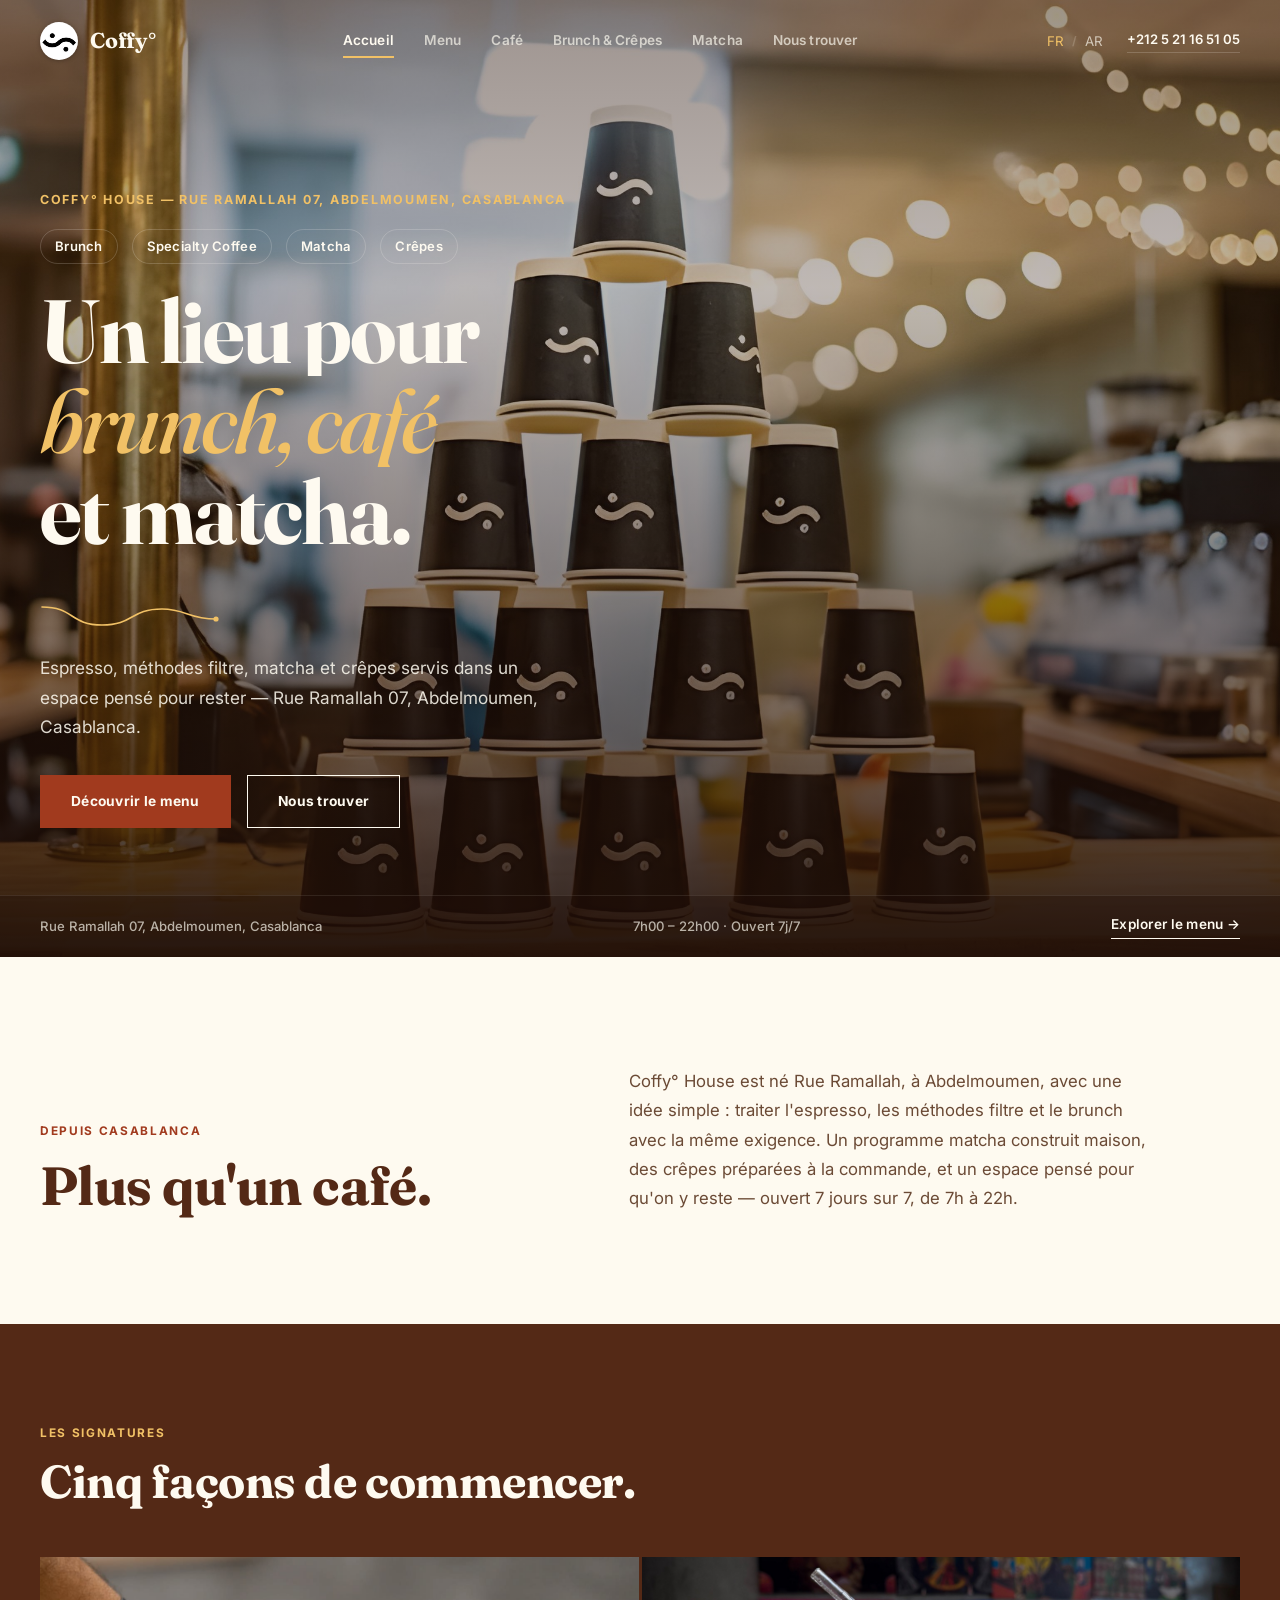
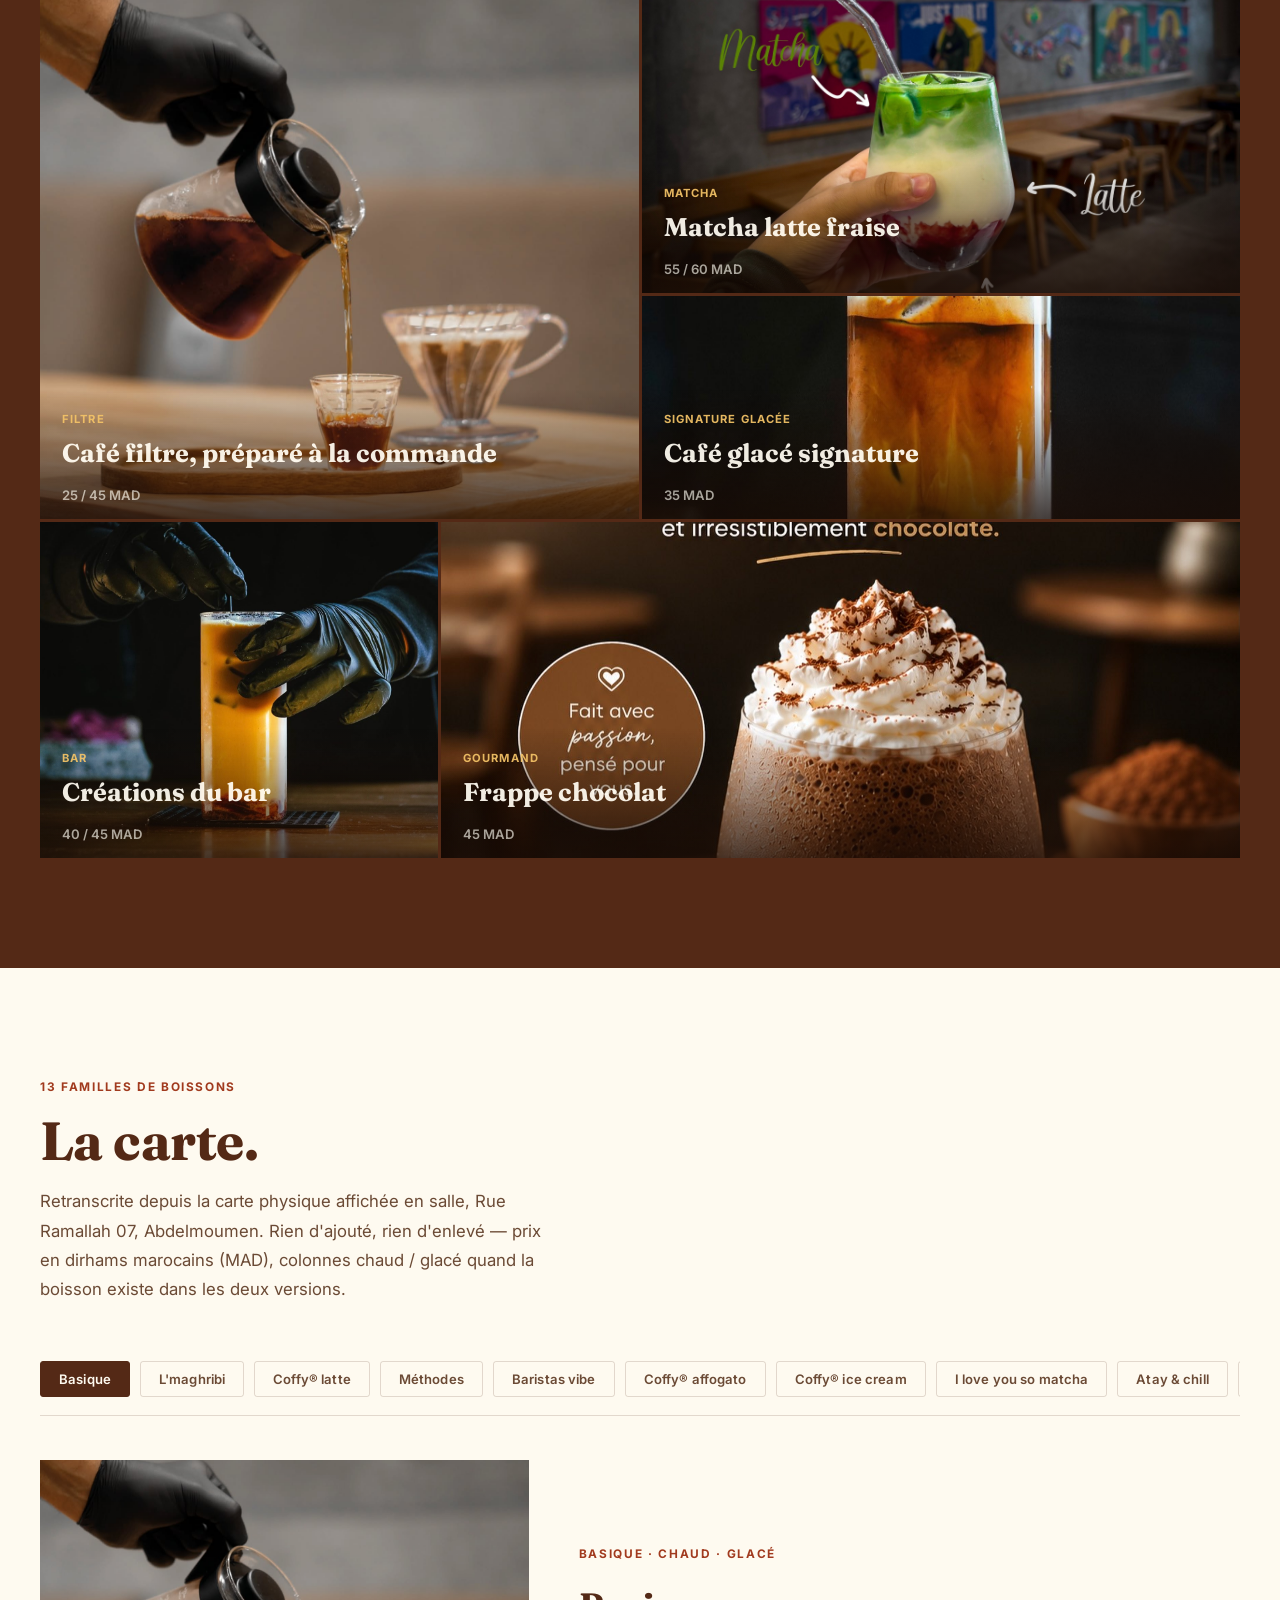
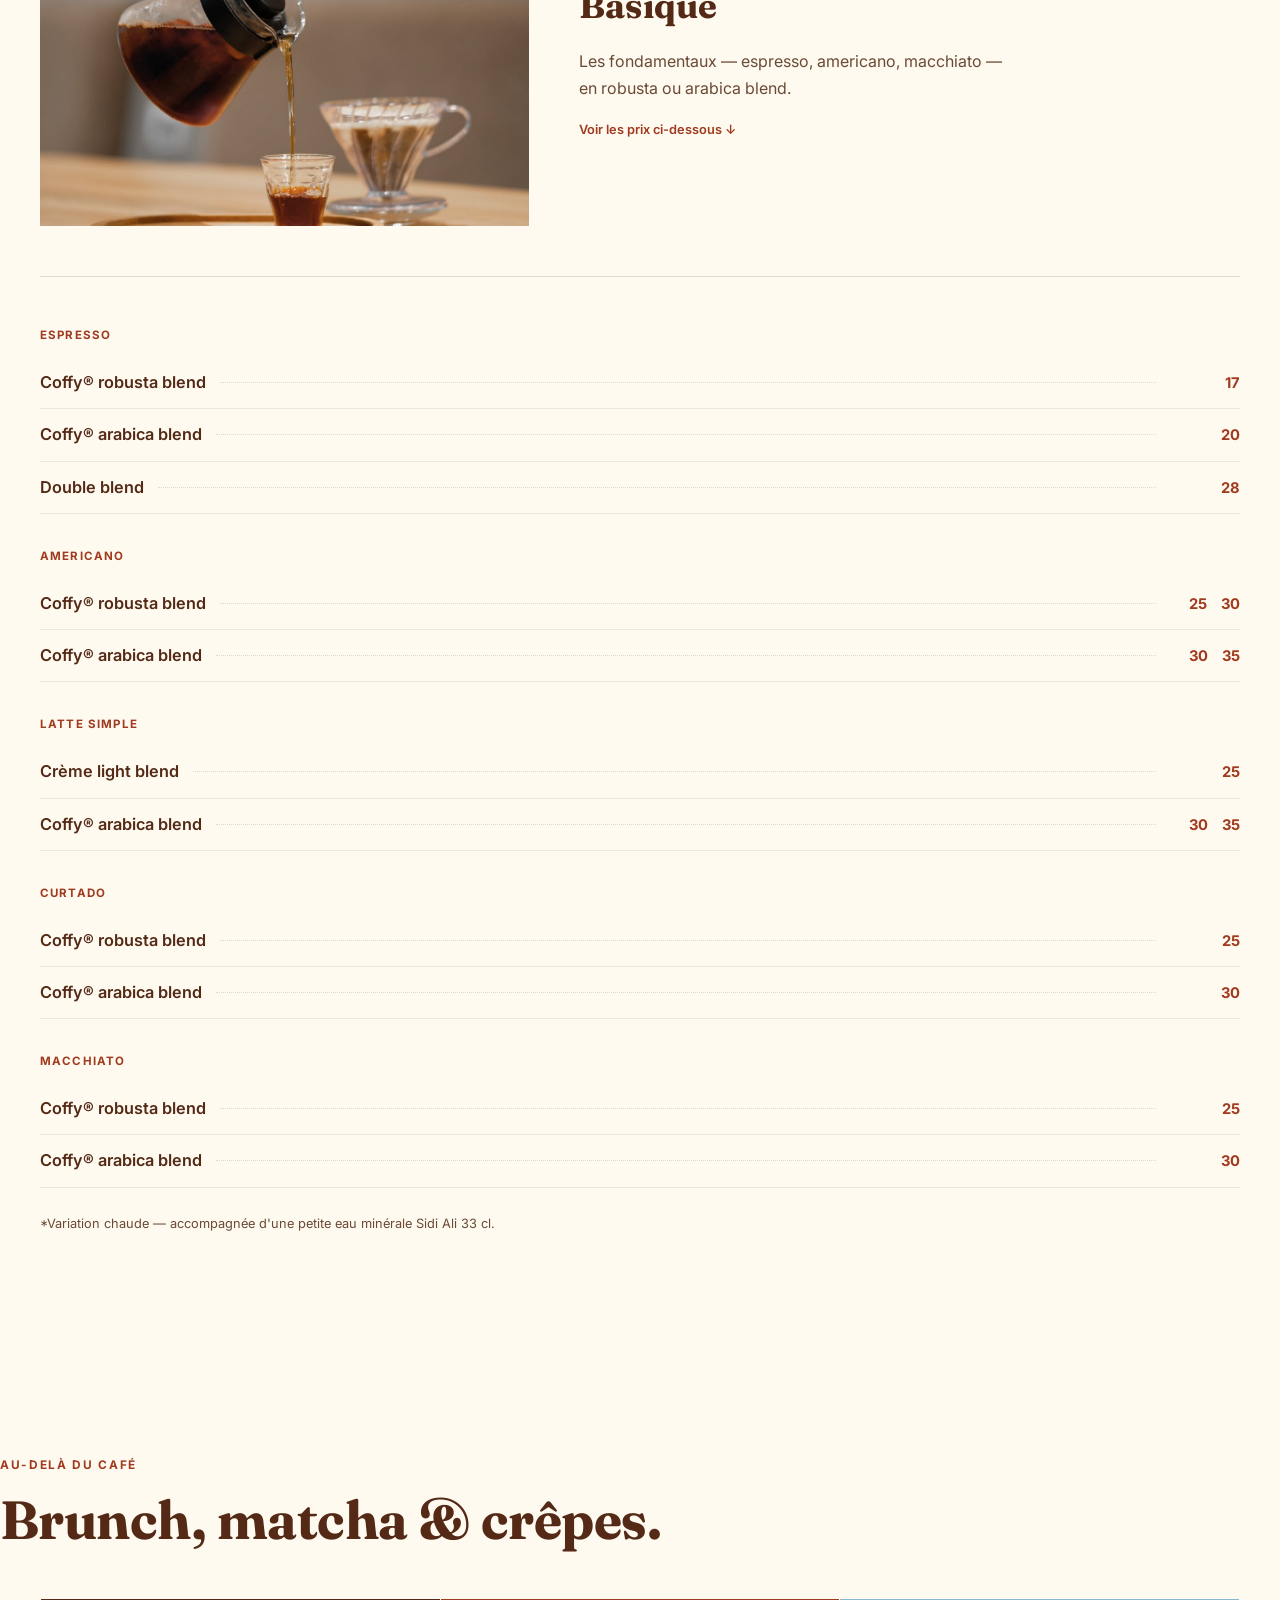
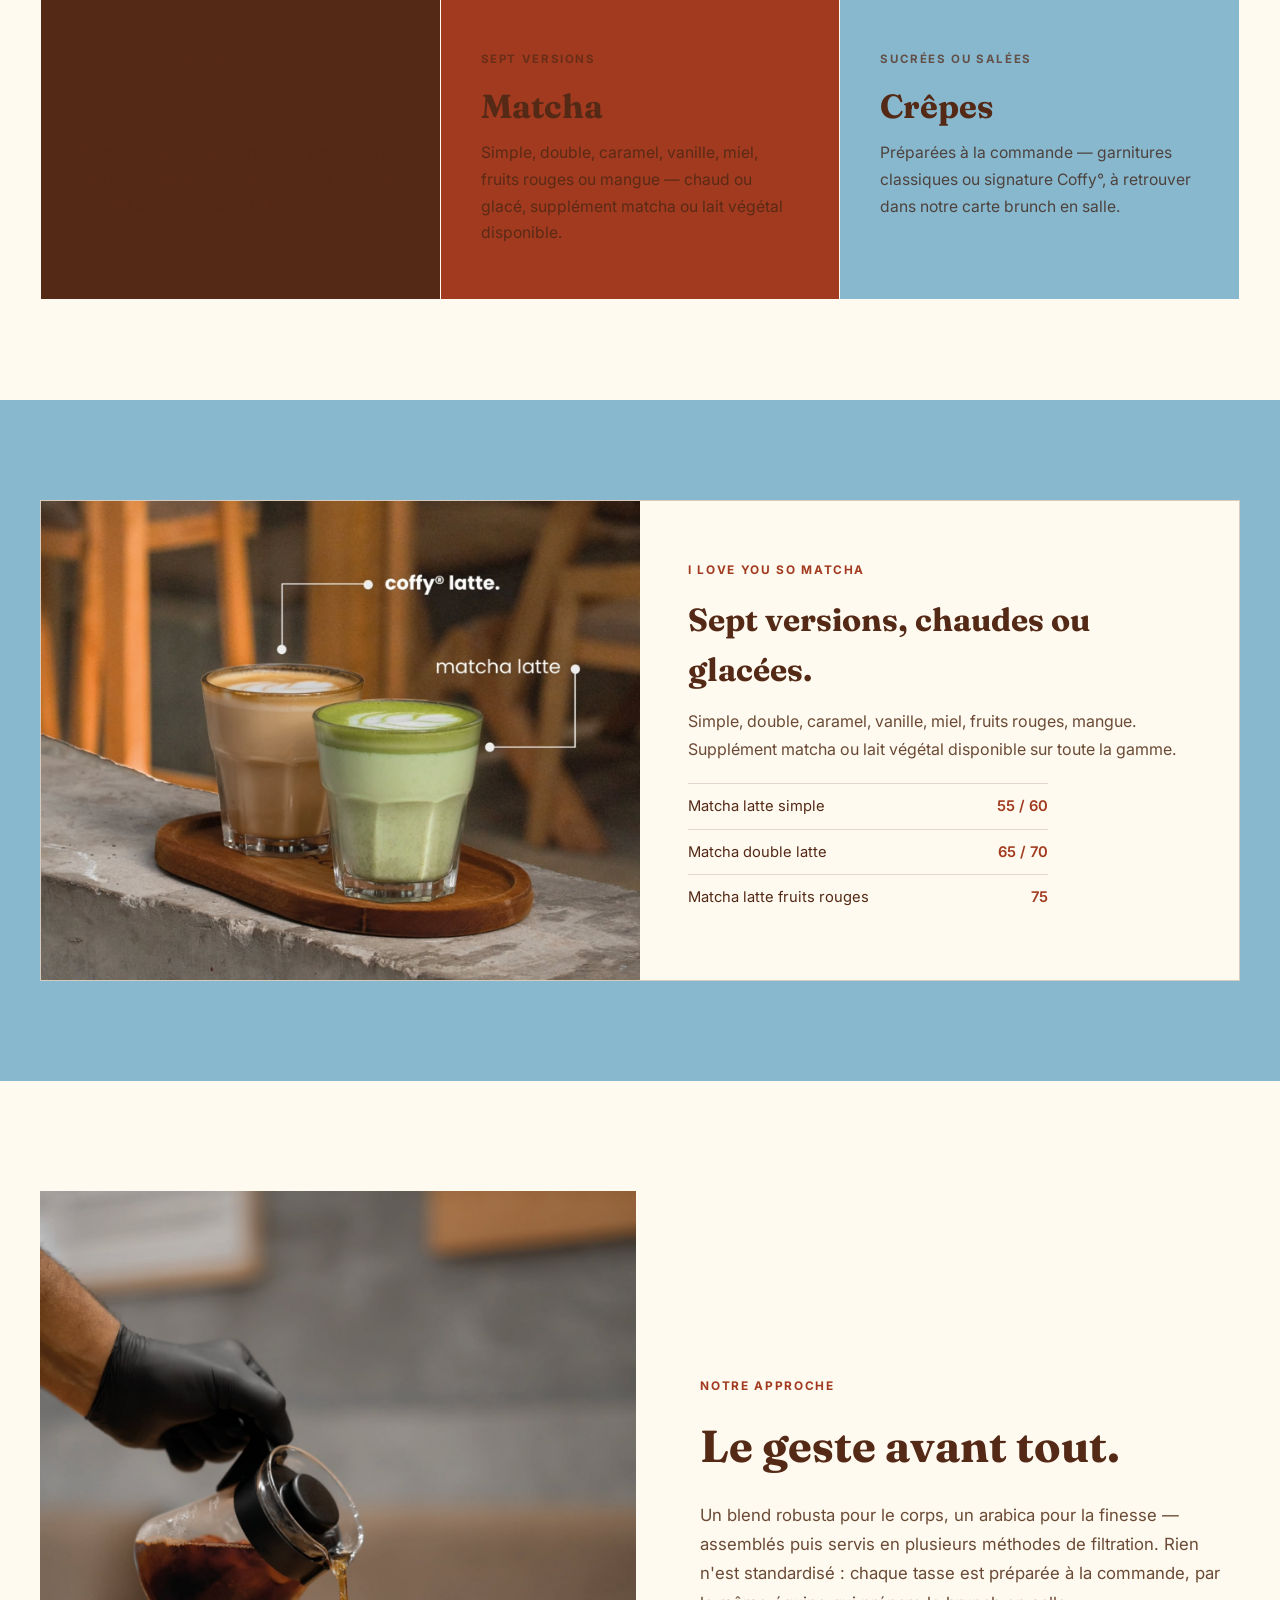
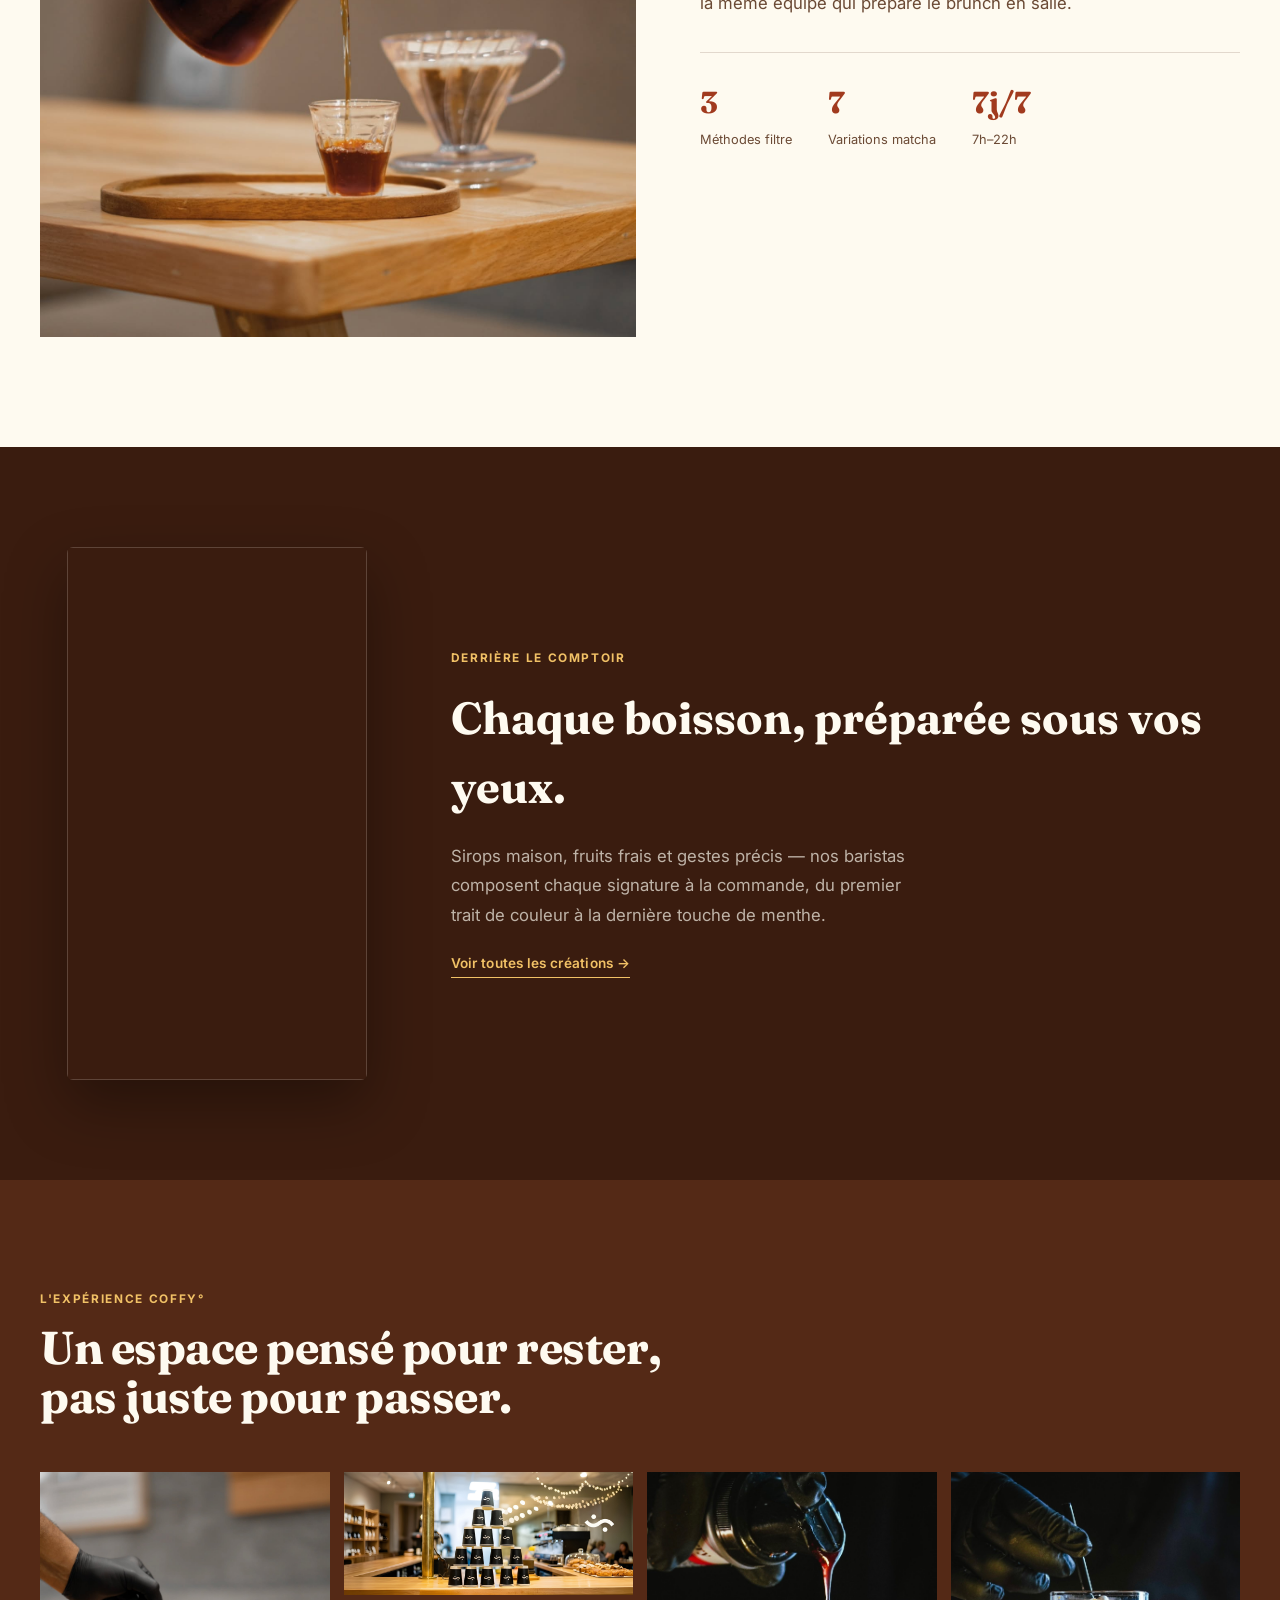
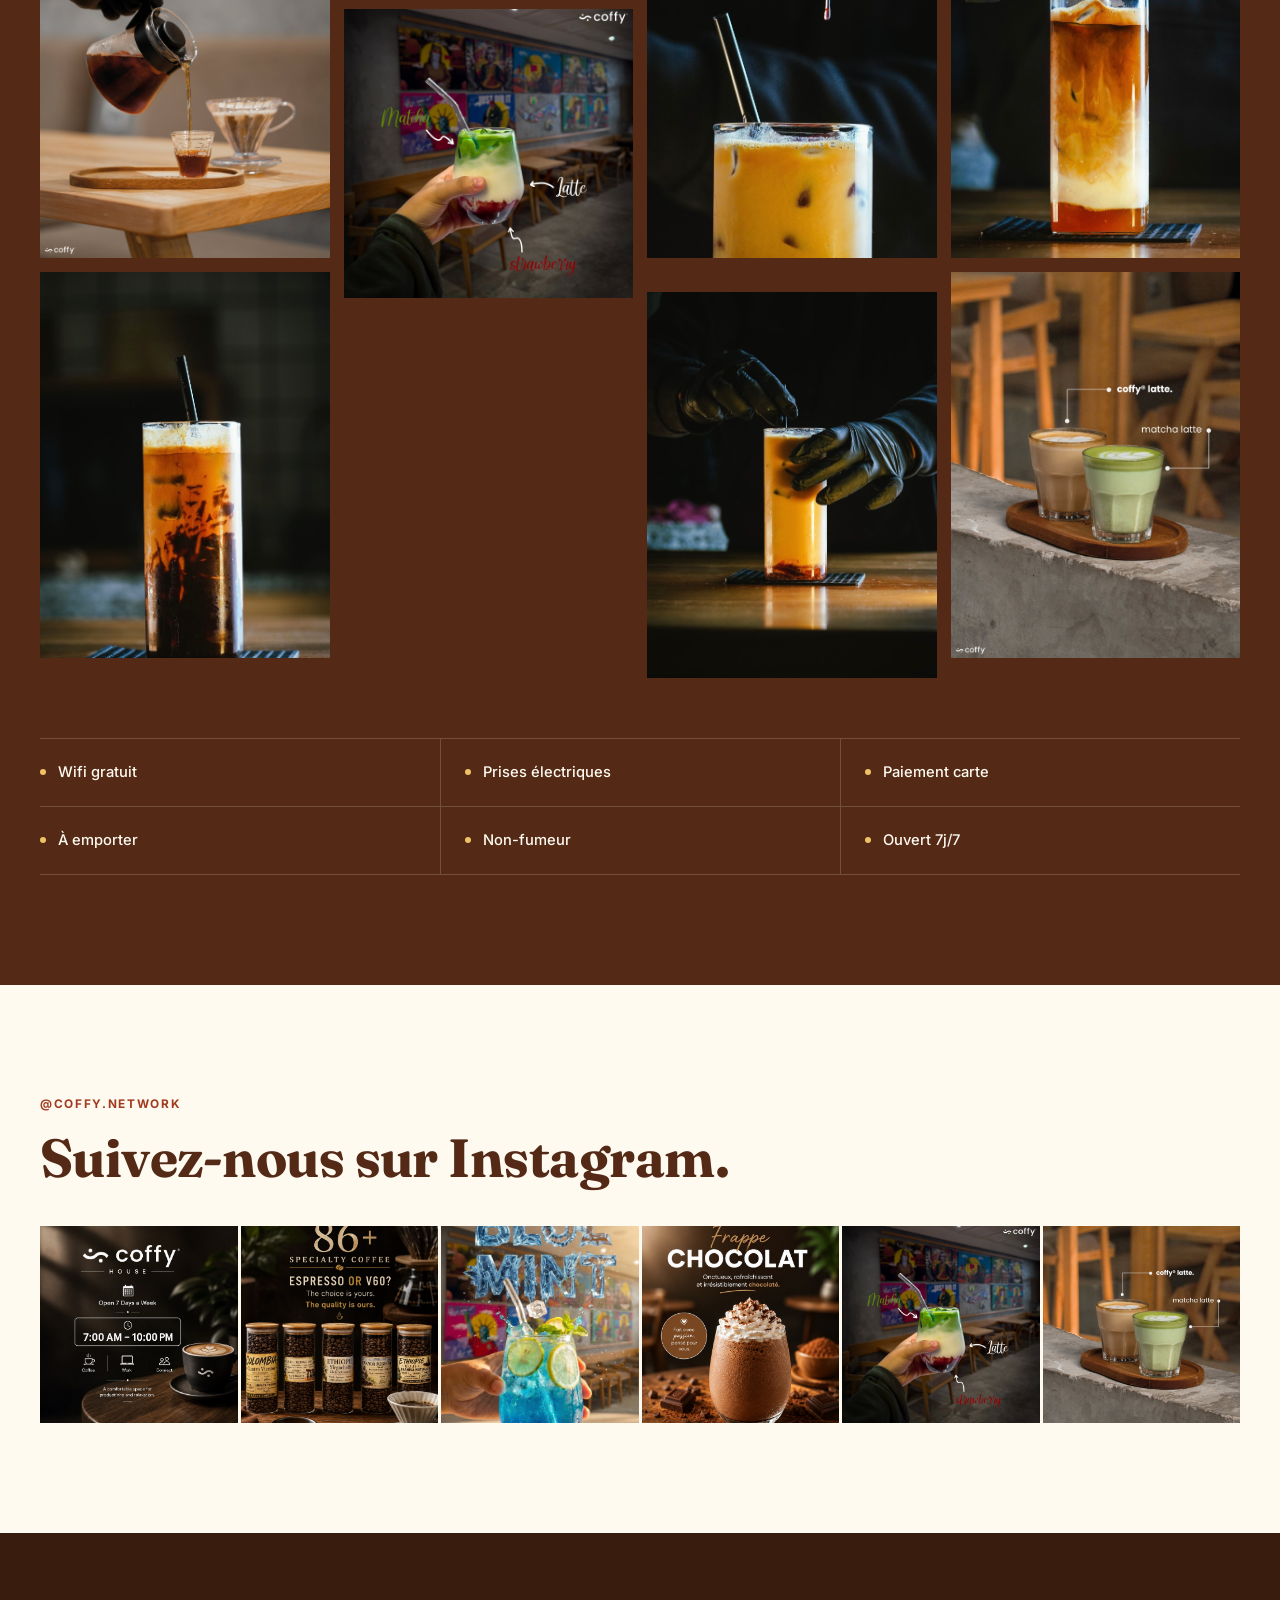
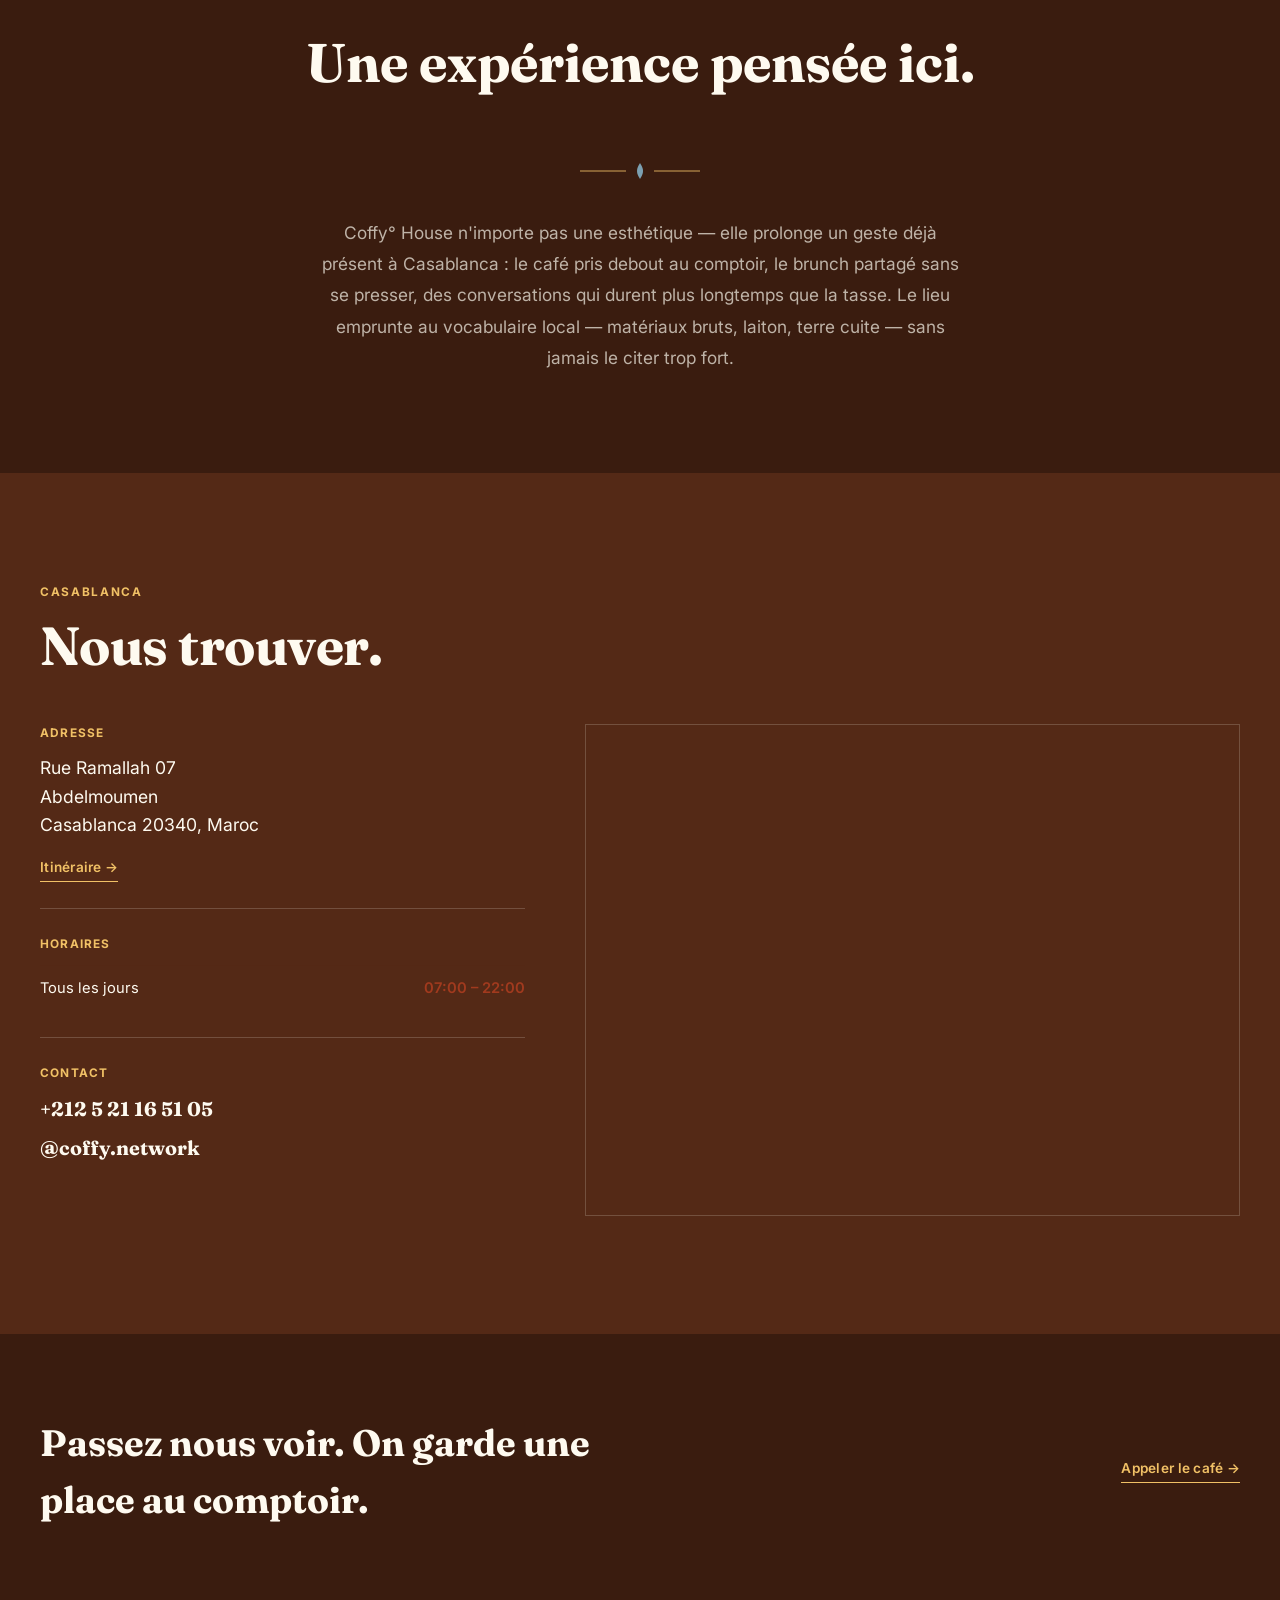
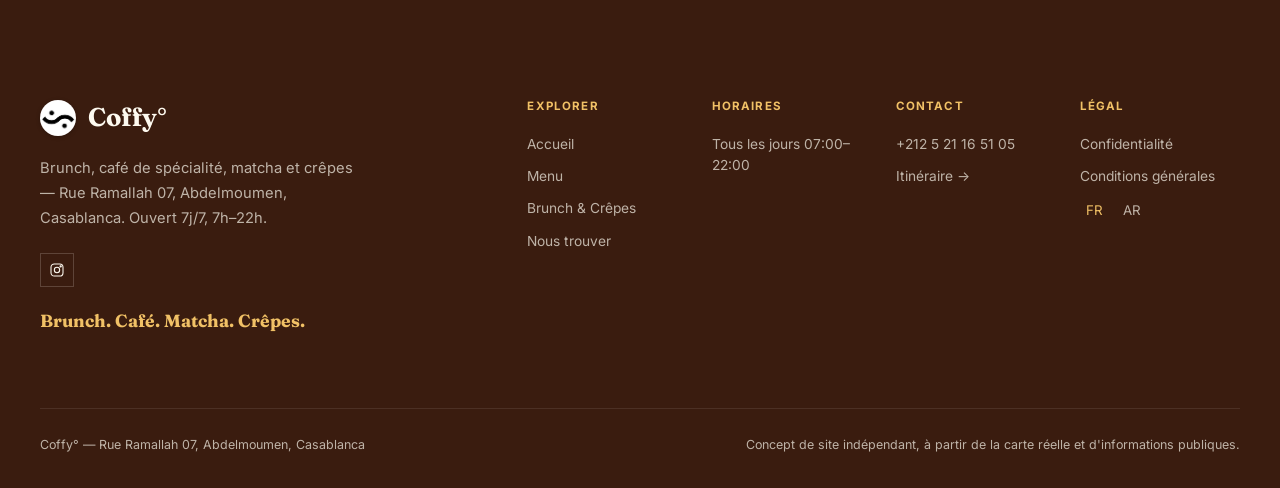
==== commit aa4d62a4: "fix vercel routing" ====
--- a/index.html
+++ b/index.html
@@ -12,7 +12,7 @@
 <link rel="icon" href="public/logo/Coffy.jpg" type="image/jpeg">
 <link rel="preconnect" href="https://fonts.googleapis.com">
 <link rel="preconnect" href="https://fonts.gstatic.com" crossorigin>
-<link href="https://fonts.googleapis.com/css2?family=Inter:ital,wght@0,400..800;1,400..800&family=Noto+Sans+Arabic:wght@400;500;600;700&display=swap" rel="stylesheet">
+<link href="https://fonts.googleapis.com/css2?family=Fraunces:ital,opsz,wght@0,9..144,500;0,9..144,600;0,9..144,700;1,9..144,500;1,9..144,600&family=Inter:ital,wght@0,400..800;1,400..800&family=Noto+Sans+Arabic:wght@400;500;600;700&display=swap" rel="stylesheet">
 <link rel="stylesheet" href="styles.css">
 <script type="application/ld+json">
 {"@context":"https://schema.org","@type":"CafeOrCoffeeShop","name":"Coffy° House","telephone":"+212521165105","address":{"@type":"PostalAddress","streetAddress":"Rue Ramallah 07, Abdelmoumen","addressLocality":"Casablanca","postalCode":"20340","addressCountry":"MA"},"geo":{"@type":"GeoCoordinates","latitude":33.57774,"longitude":-7.6260107},"url":"https://coffy.network","servesCuisine":["Brunch","Coffee","Matcha","Crêpes"],"openingHoursSpecification":[{"@type":"OpeningHoursSpecification","dayOfWeek":["Monday","Tuesday","Wednesday","Thursday","Friday","Saturday","Sunday"],"opens":"07:00","closes":"22:00"}]}
--- a/styles.css
+++ b/styles.css
@@ -2,7 +2,7 @@
    COFFY° — Brunch | Specialty Coffee | Matcha | Crêpes
    Casablanca — Rue Ramallah 07, Abdelmoumen
    Brand palette: Espresso / Terre Cuite / Miel Doré / Eau Trouble / Bleu Porcelaine / Nuage de Lait
-   Typography: Arial Bold (display) + Inter (UI / body)
+   Typography: Fraunces (editorial display serif) + Inter (UI / body)
    =========================================================== */
 
 :root{
@@ -45,7 +45,7 @@
   --line-on-dark:var(--line-dark);
 
   /* ---- Typography ---- */
-  --f-display:Arial, "Helvetica Neue", Helvetica, sans-serif;
+  --f-display:'Fraunces', Georgia, "Times New Roman", serif;
   --f-ui:'Inter', -apple-system, BlinkMacSystemFont, "Segoe UI", Roboto, sans-serif;
   --f-mono:var(--f-ui);
 
@@ -86,7 +86,8 @@
   font-family:var(--f-display); font-weight:700;
   font-size:clamp(2rem,4.2vw,3.4rem); line-height:1.06; letter-spacing:-.01em; margin:0;
 }
-.sec-title i{ font-style:normal; color:var(--terre-cuite); }
+.sec-title i{ font-style:italic; font-weight:500; color:var(--terre-cuite); }
+.hero-headline .ln2{ font-style:italic; font-weight:500; }
 .sec-body{ font-size:1.05rem; line-height:1.75; color:var(--sub-paper); max-width:520px; margin:0; }
 .sec-body.on-dark{ color:var(--sub-dark); }
 
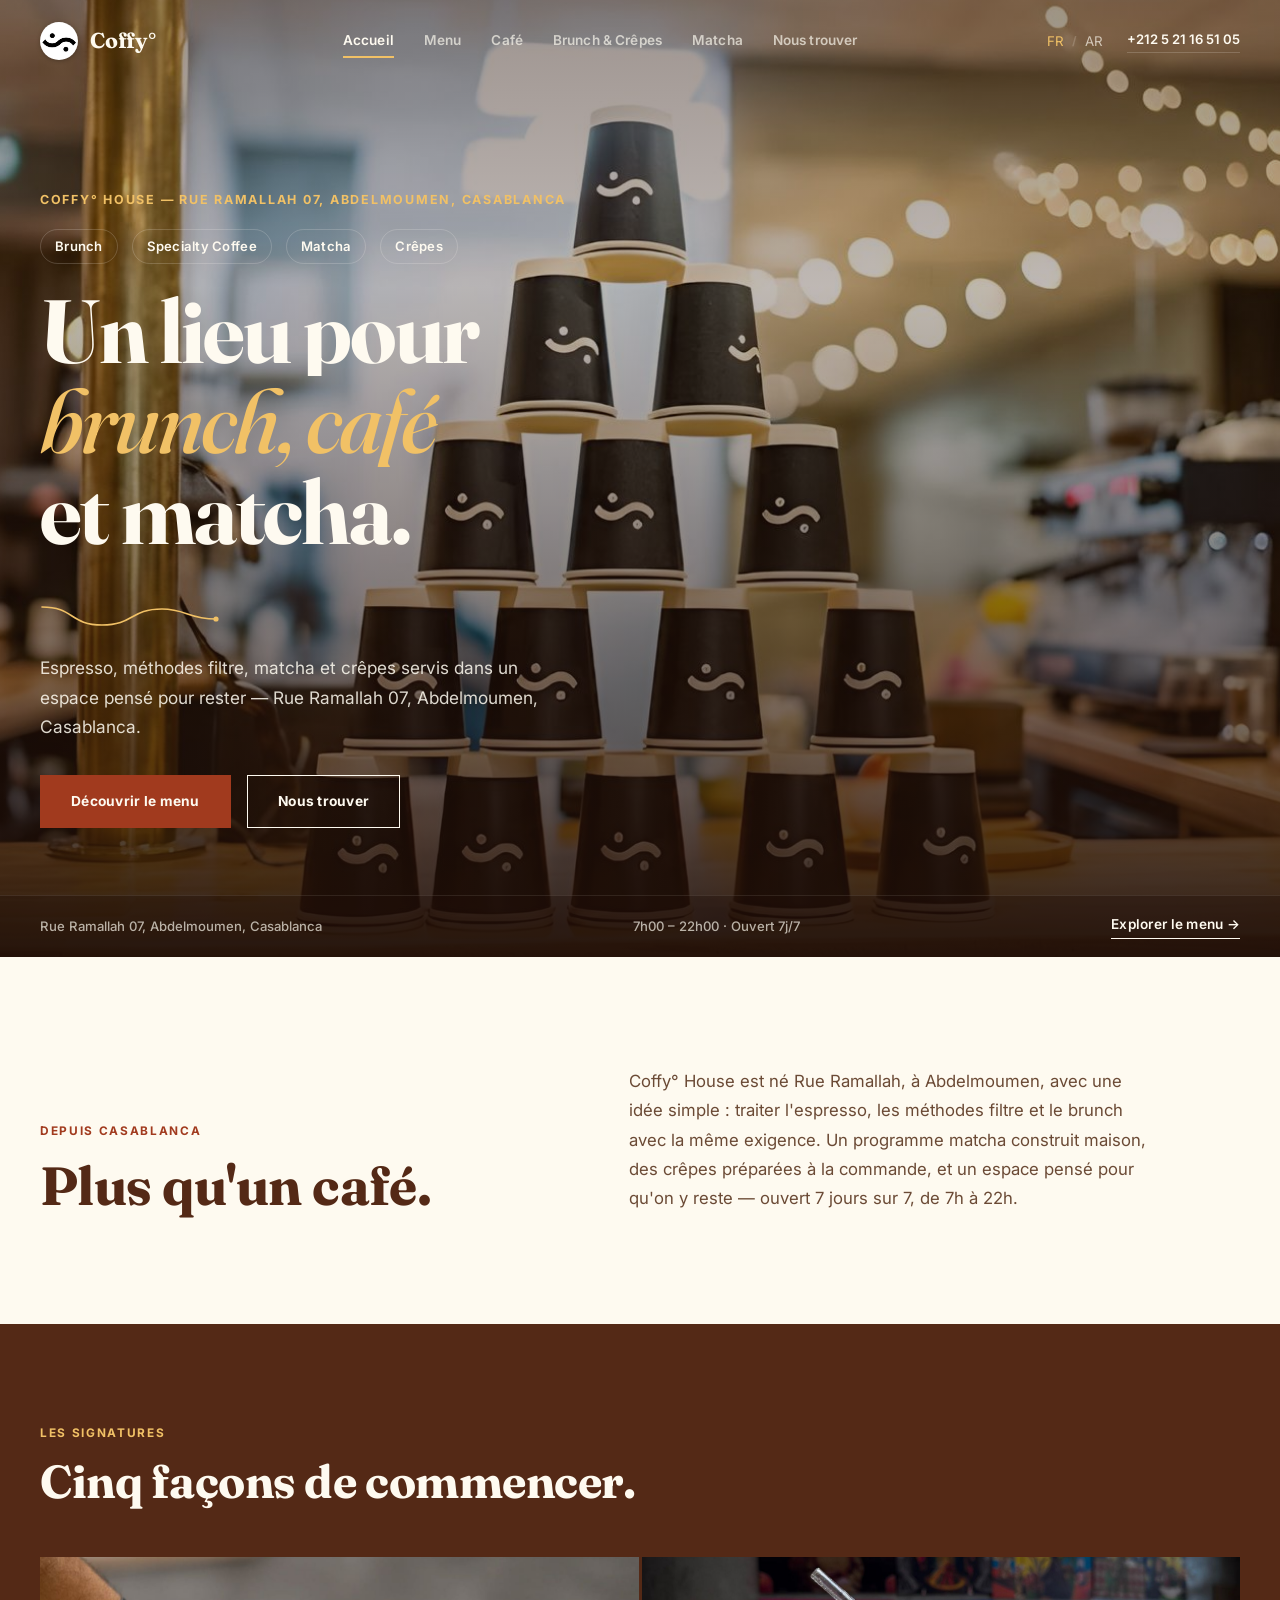
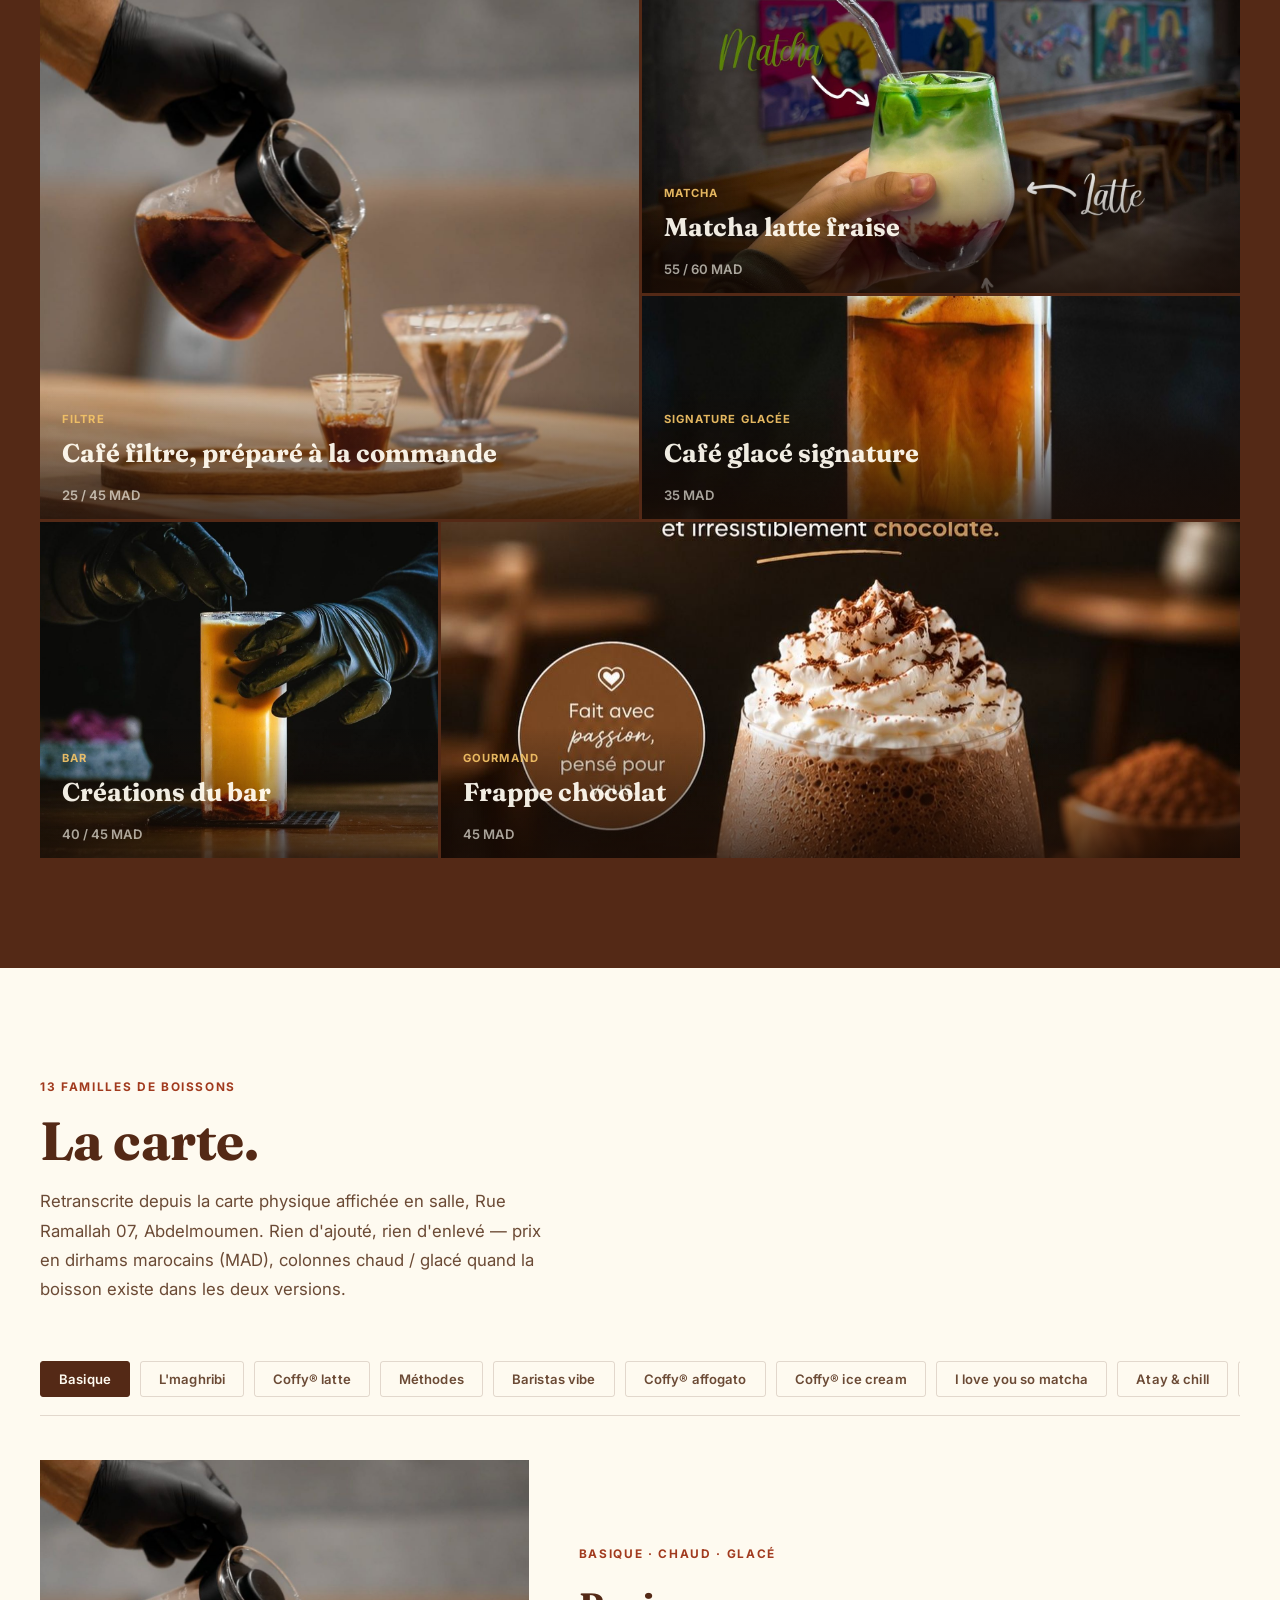
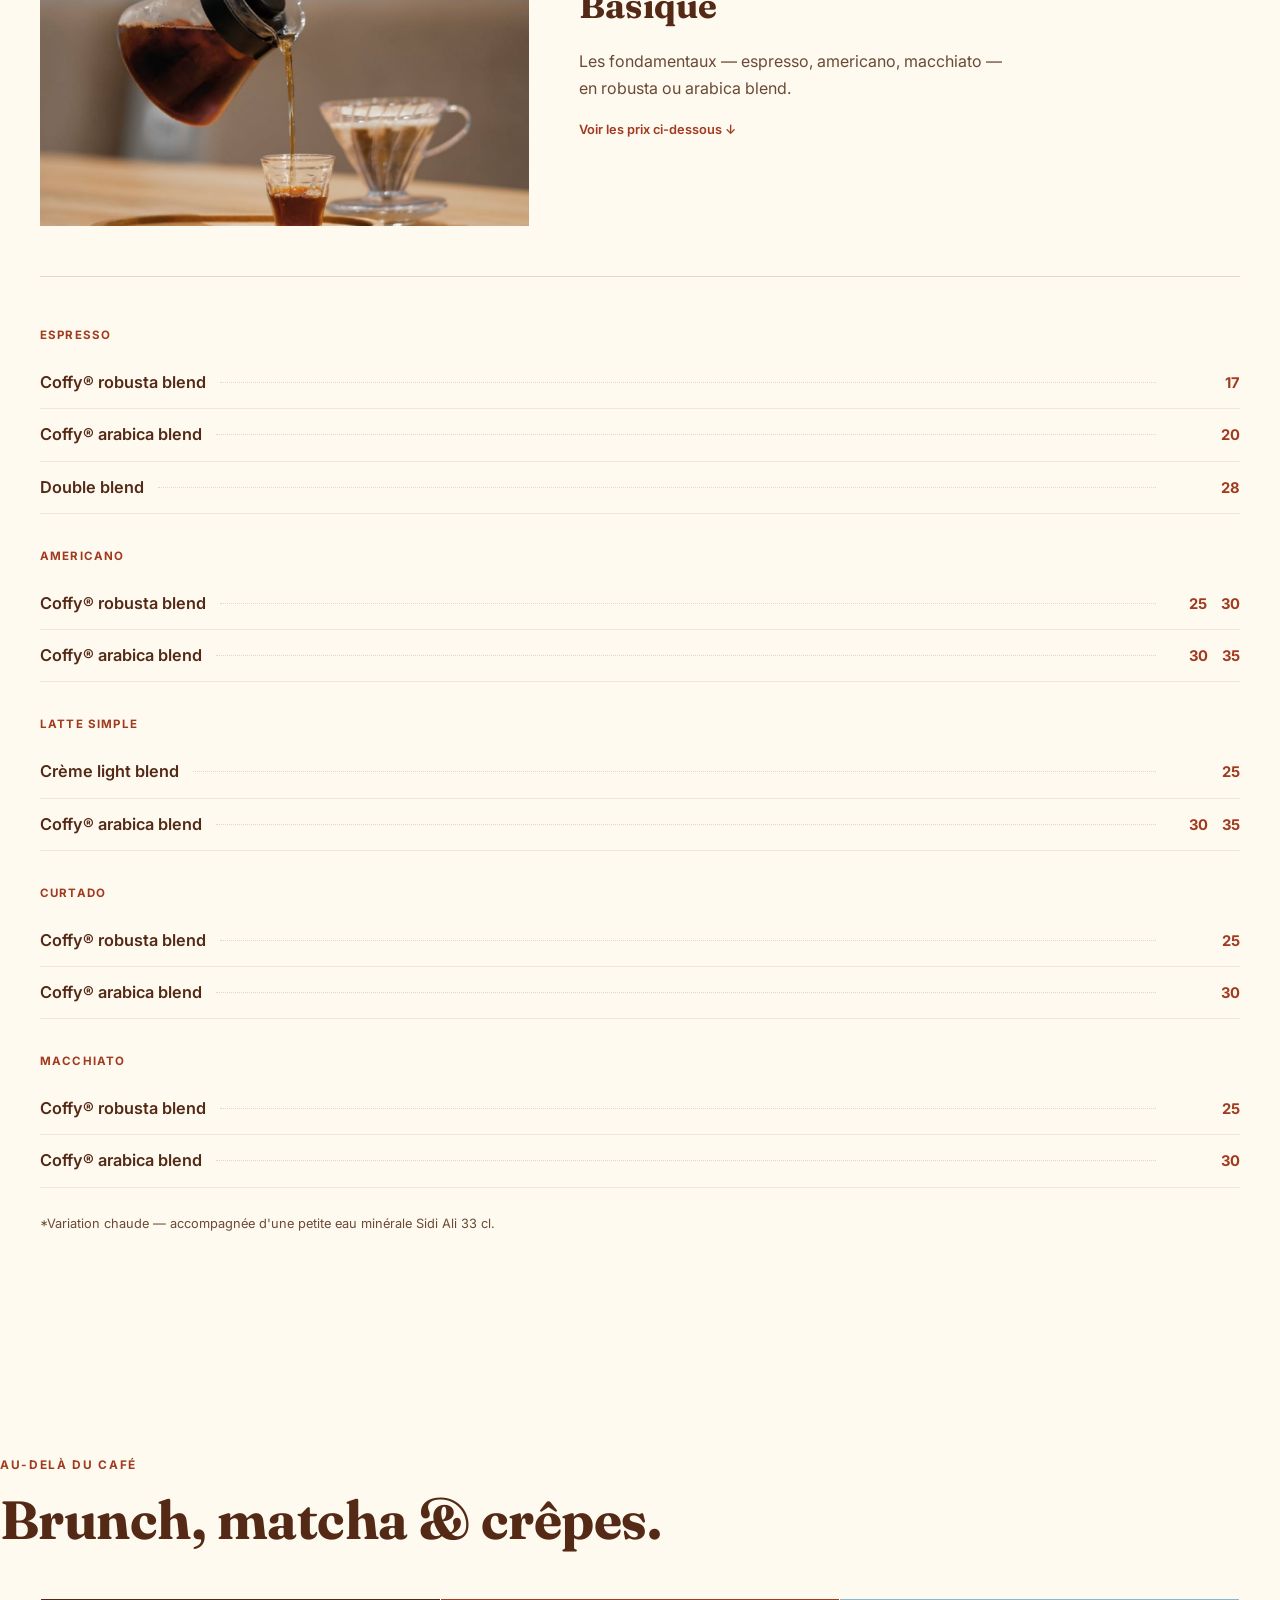
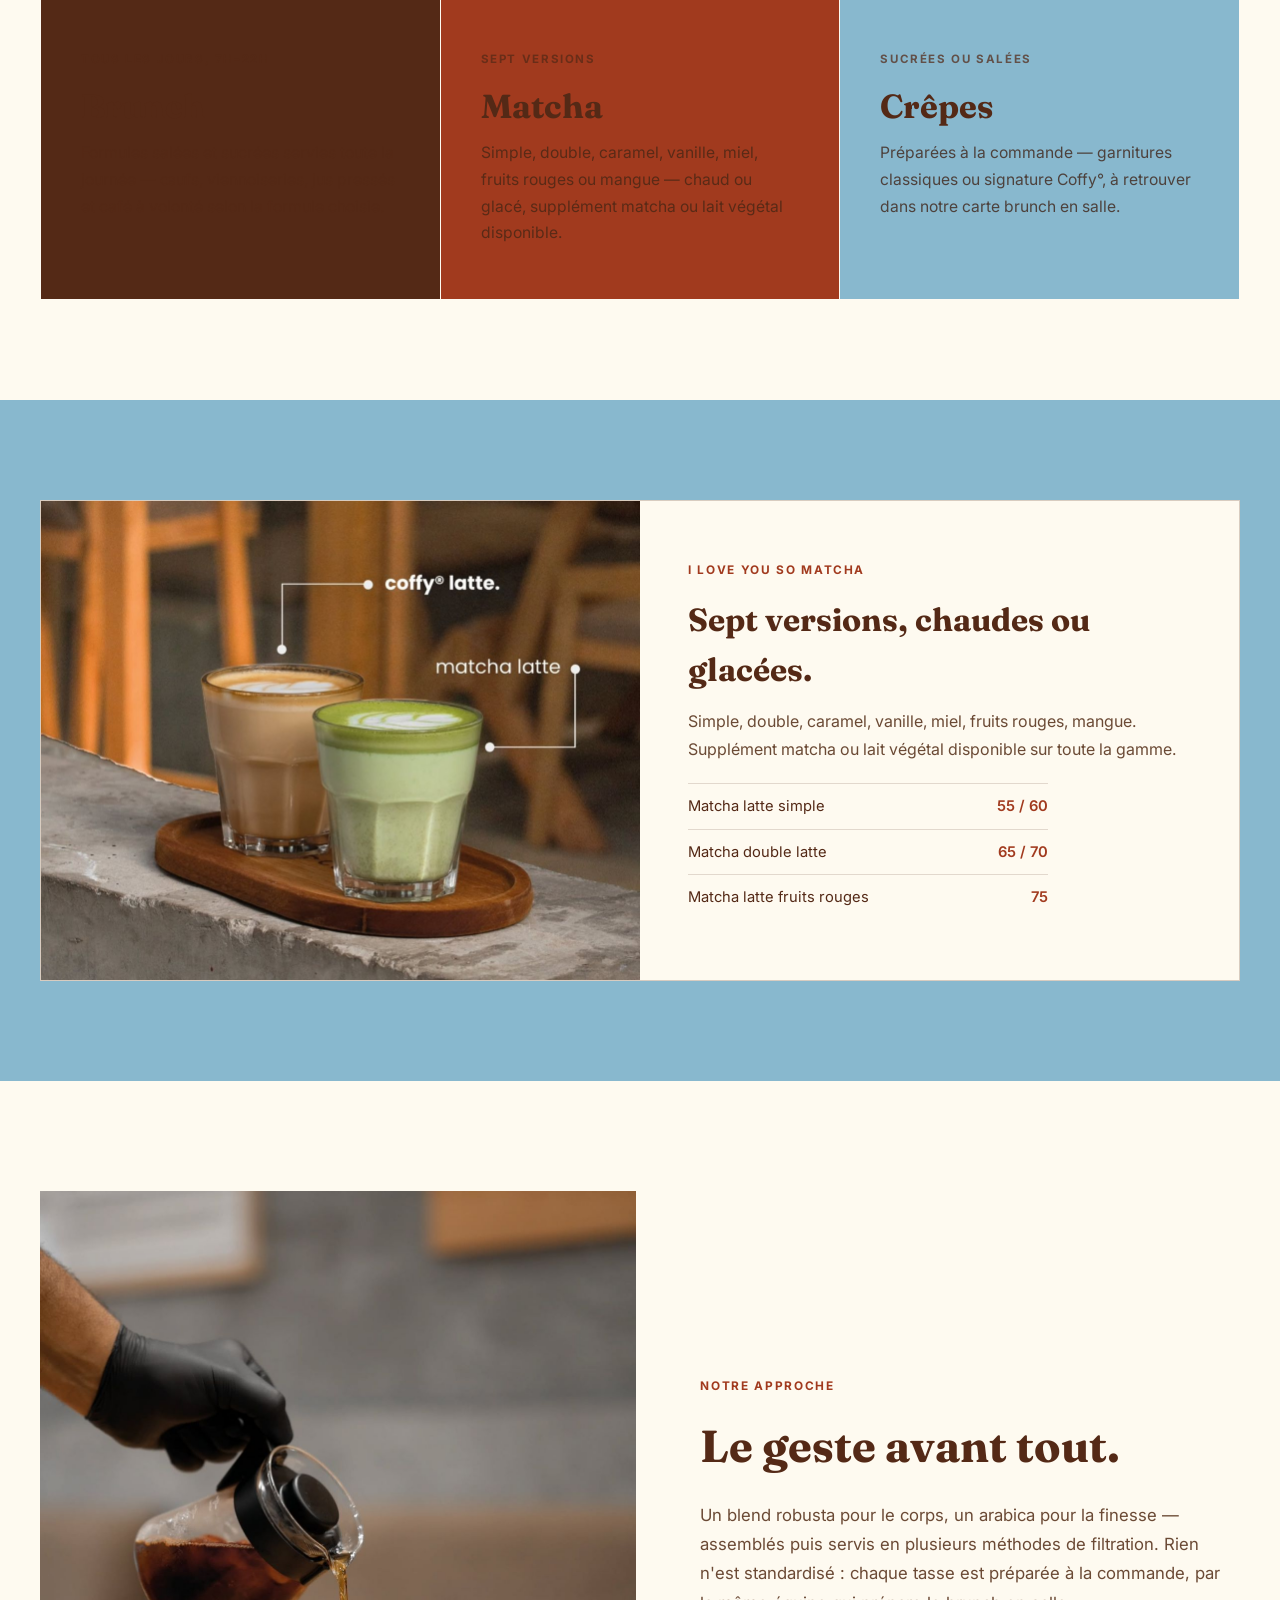
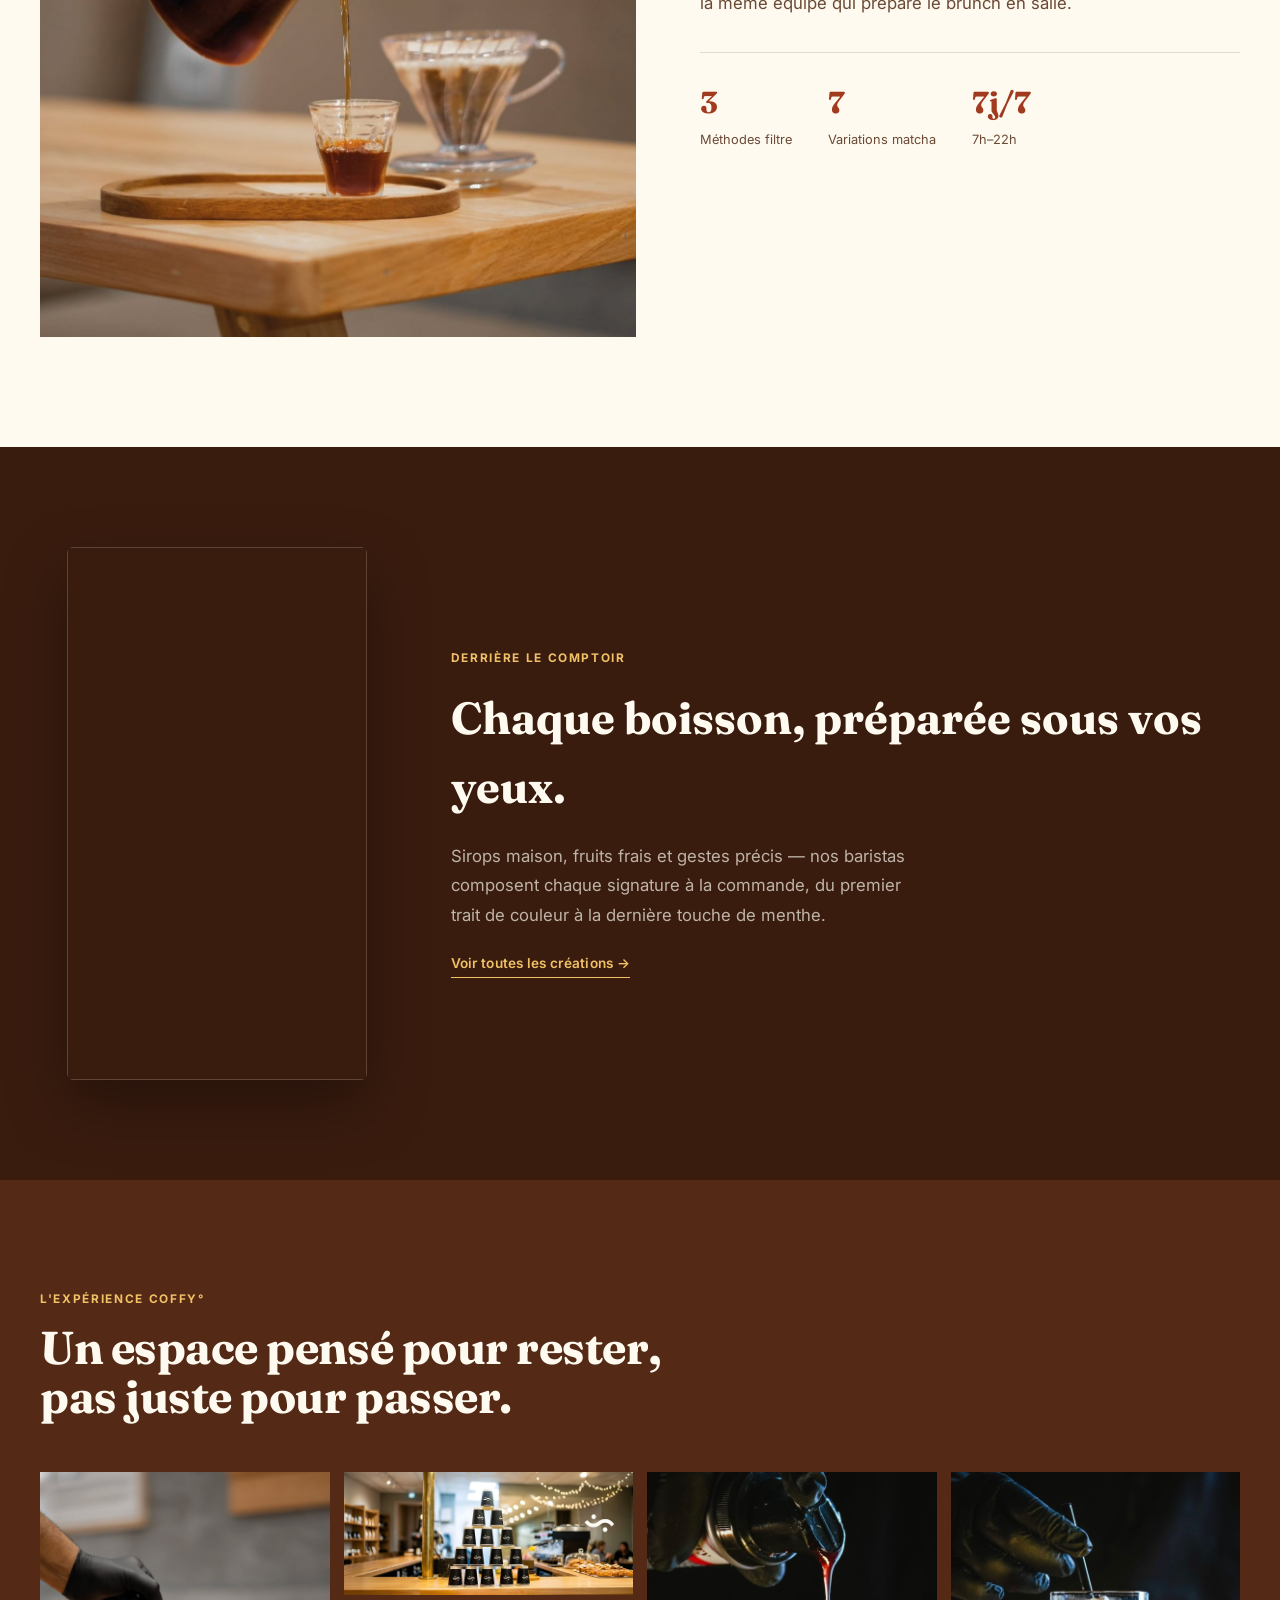
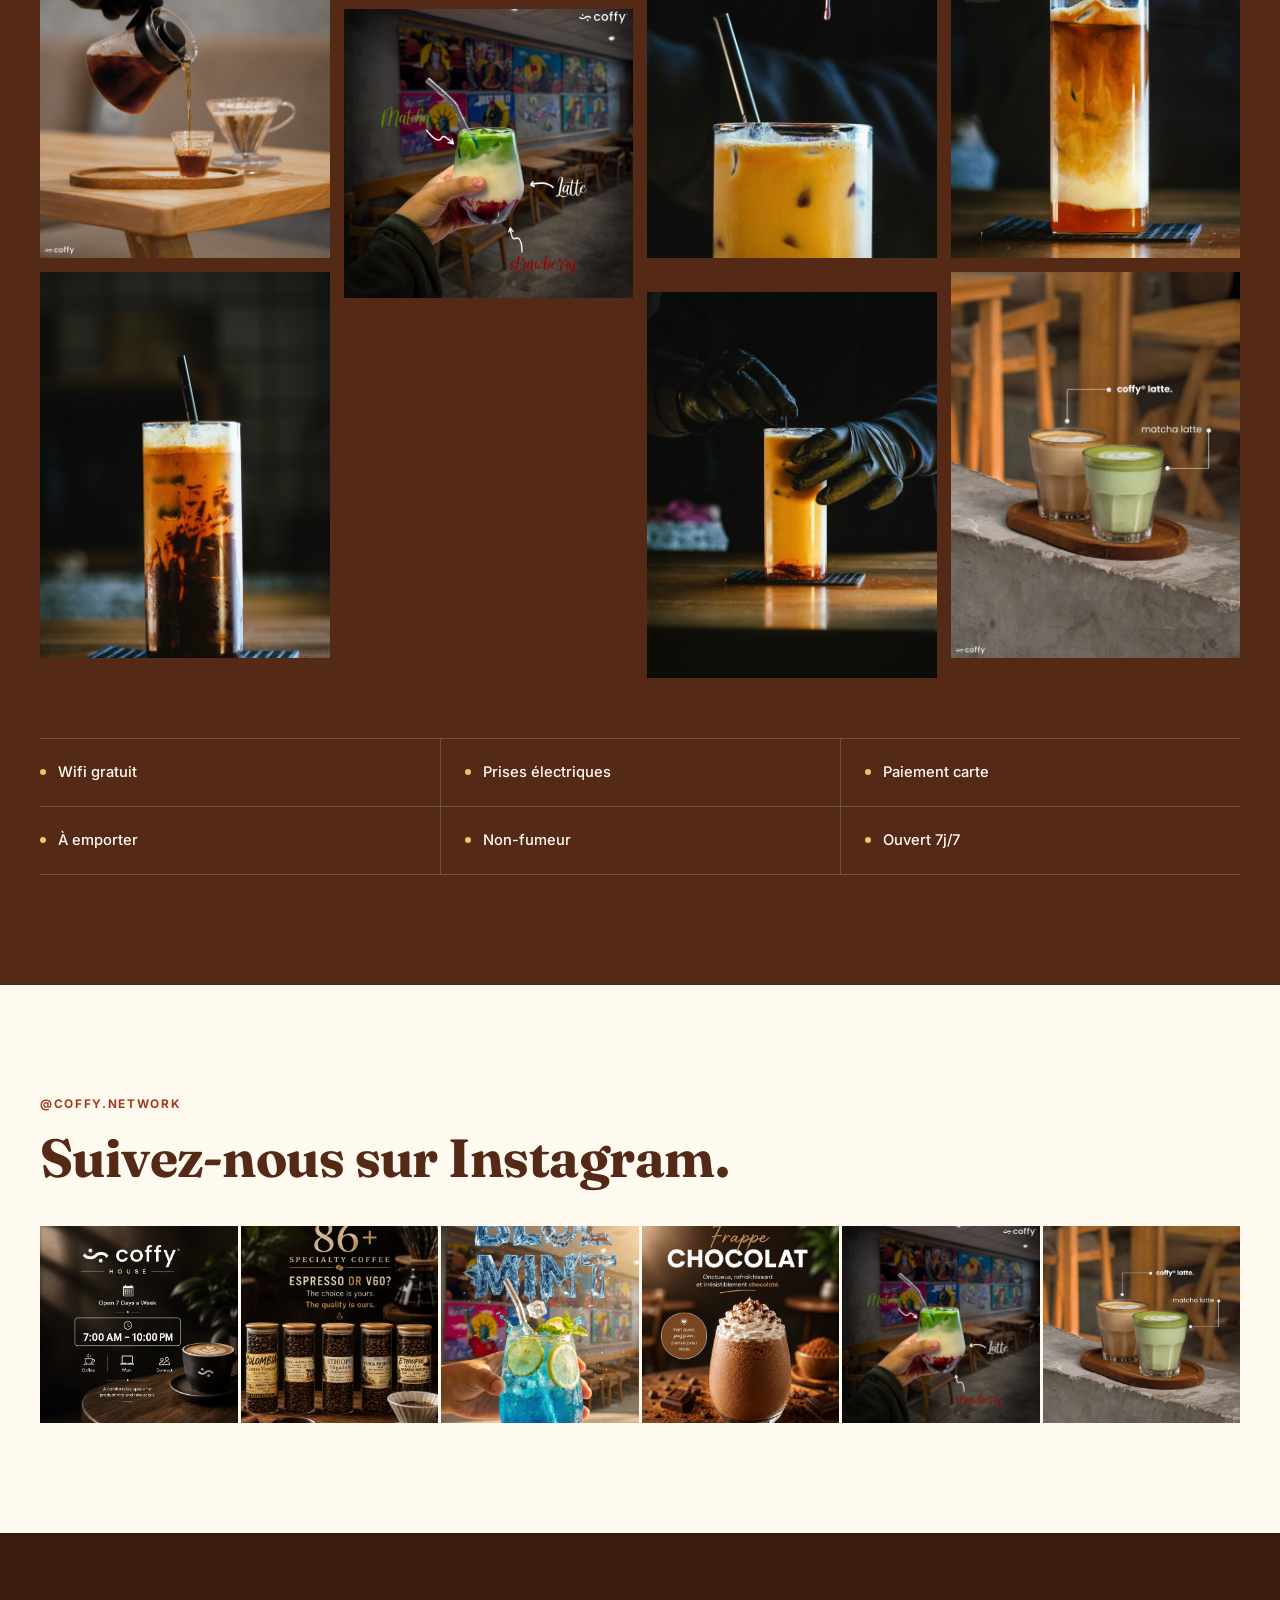
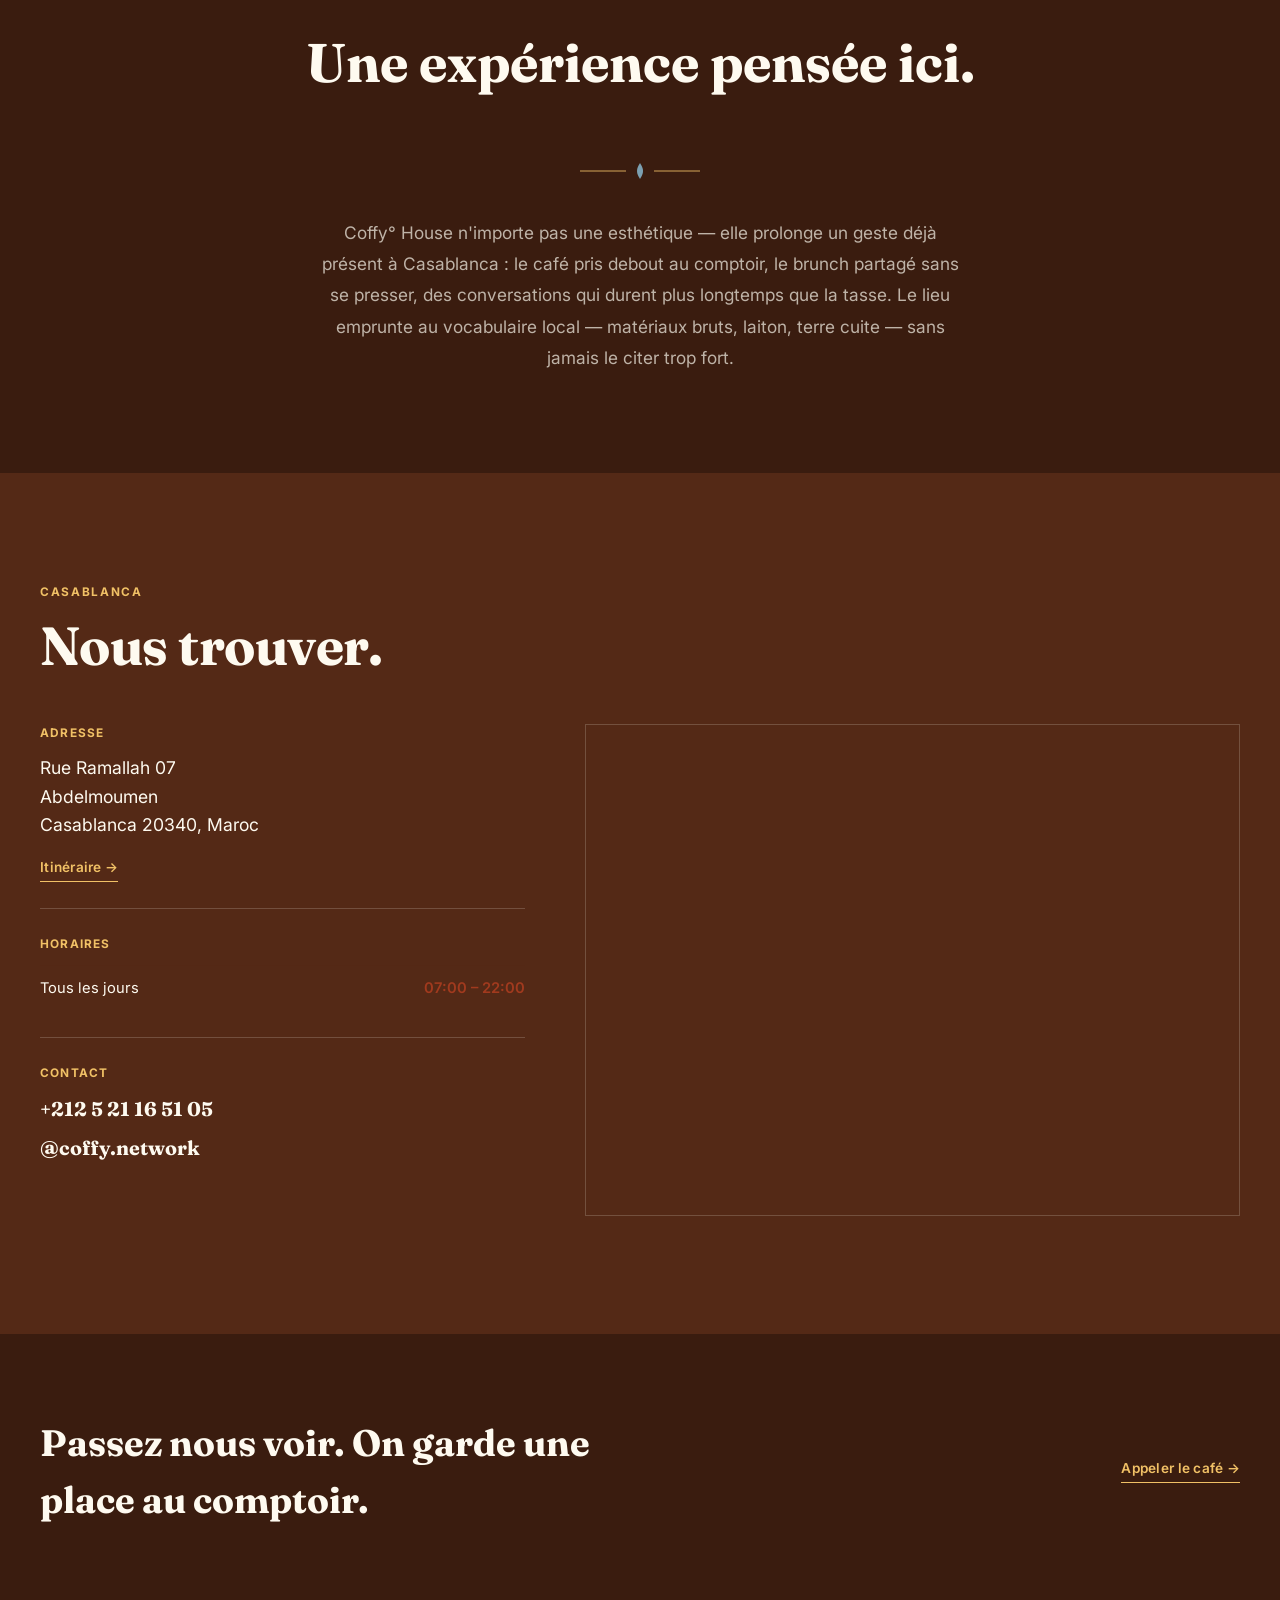
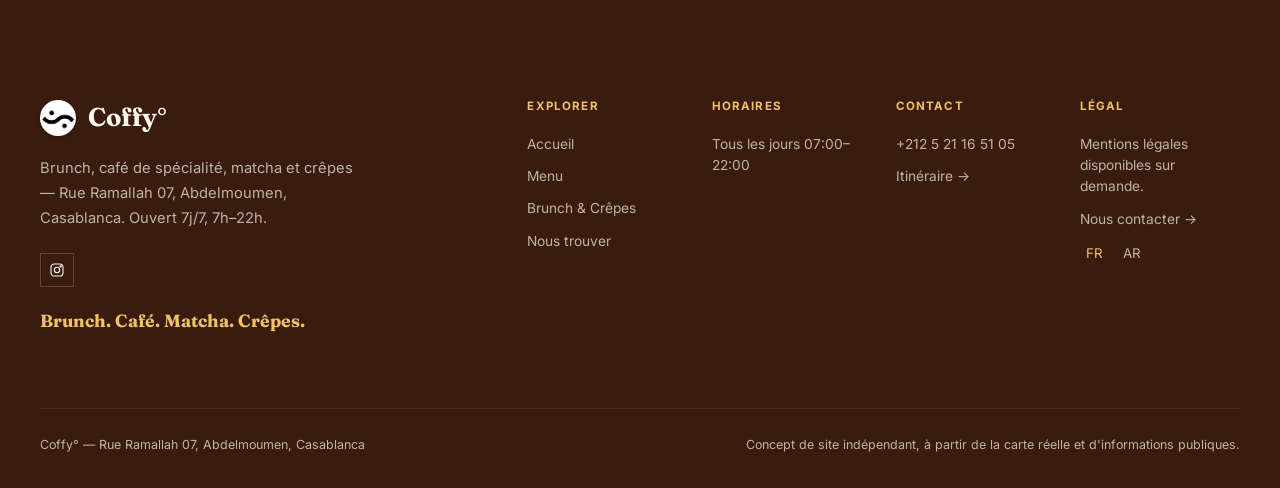
==== commit a4f01013: "Improve responsive design" ====
--- a/index.html
+++ b/index.html
@@ -8,8 +8,14 @@
 <meta property="og:title" content="Coffy° House — Casablanca">
 <meta property="og:description" content="Brunch, café de spécialité, matcha et crêpes — Rue Ramallah 07, Abdelmoumen, Casablanca.">
 <meta property="og:type" content="website">
+<meta property="og:url" content="https://coffy.network/">
+<meta property="og:image" content="https://coffy.network/public/hero/hero.jpg">
+<meta property="og:locale" content="fr_MA">
+<meta name="twitter:card" content="summary_large_image">
 <meta name="theme-color" content="#542916">
-<link rel="icon" href="public/logo/Coffy.jpg" type="image/jpeg">
+<link rel="canonical" href="https://coffy.network/">
+<link rel="icon" href="public/logo/favicon-32.png" type="image/png" sizes="32x32">
+<link rel="apple-touch-icon" href="public/logo/apple-touch-icon.png">
 <link rel="preconnect" href="https://fonts.googleapis.com">
 <link rel="preconnect" href="https://fonts.gstatic.com" crossorigin>
 <link href="https://fonts.googleapis.com/css2?family=Fraunces:ital,opsz,wght@0,9..144,500;0,9..144,600;0,9..144,700;1,9..144,500;1,9..144,600&family=Inter:ital,wght@0,400..800;1,400..800&family=Noto+Sans+Arabic:wght@400;500;600;700&display=swap" rel="stylesheet">
@@ -397,8 +403,8 @@
         </div>
         <div class="foot-col">
           <h4 data-i18n="foot_legal">Légal</h4>
-          <a href="#" data-i18n="foot_privacy">Confidentialité</a>
-          <a href="#" data-i18n="foot_terms">Conditions générales</a>
+          <span data-i18n="foot_legal_note">Mentions légales disponibles sur demande.</span>
+          <a href="tel:+212521165105" data-i18n="foot_legal_contact">Nous contacter →</a>
           <div class="foot-lang" role="group" aria-label="Choix de la langue" style="margin-top:14px;">
             <button type="button" data-lang="fr">FR</button>
             <button type="button" data-lang="ar">AR</button>
@@ -413,6 +419,6 @@
   </div>
 </footer>
 
-<script src="script.js"></script>
+<script src="common.js"></script>
 </body>
 </html>
--- a/styles.css
+++ b/styles.css
@@ -177,13 +177,6 @@
 }
 .mobilenav-foot{ margin-top:32px; display:flex; align-items:center; justify-content:space-between; flex-wrap:wrap; gap:14px; }
 
-.lang-note{
-  display:none; position:fixed; top:0; left:0; right:0; z-index:199; text-align:center;
-  background:var(--espresso); color:var(--miel-dore); font-family:var(--f-ui); font-size:.72rem; font-weight:600;
-  padding:8px 16px; letter-spacing:.01em;
-}
-.lang-note.show{ display:block; }
-
 /* =====================================================
    HERO
    ===================================================== */
